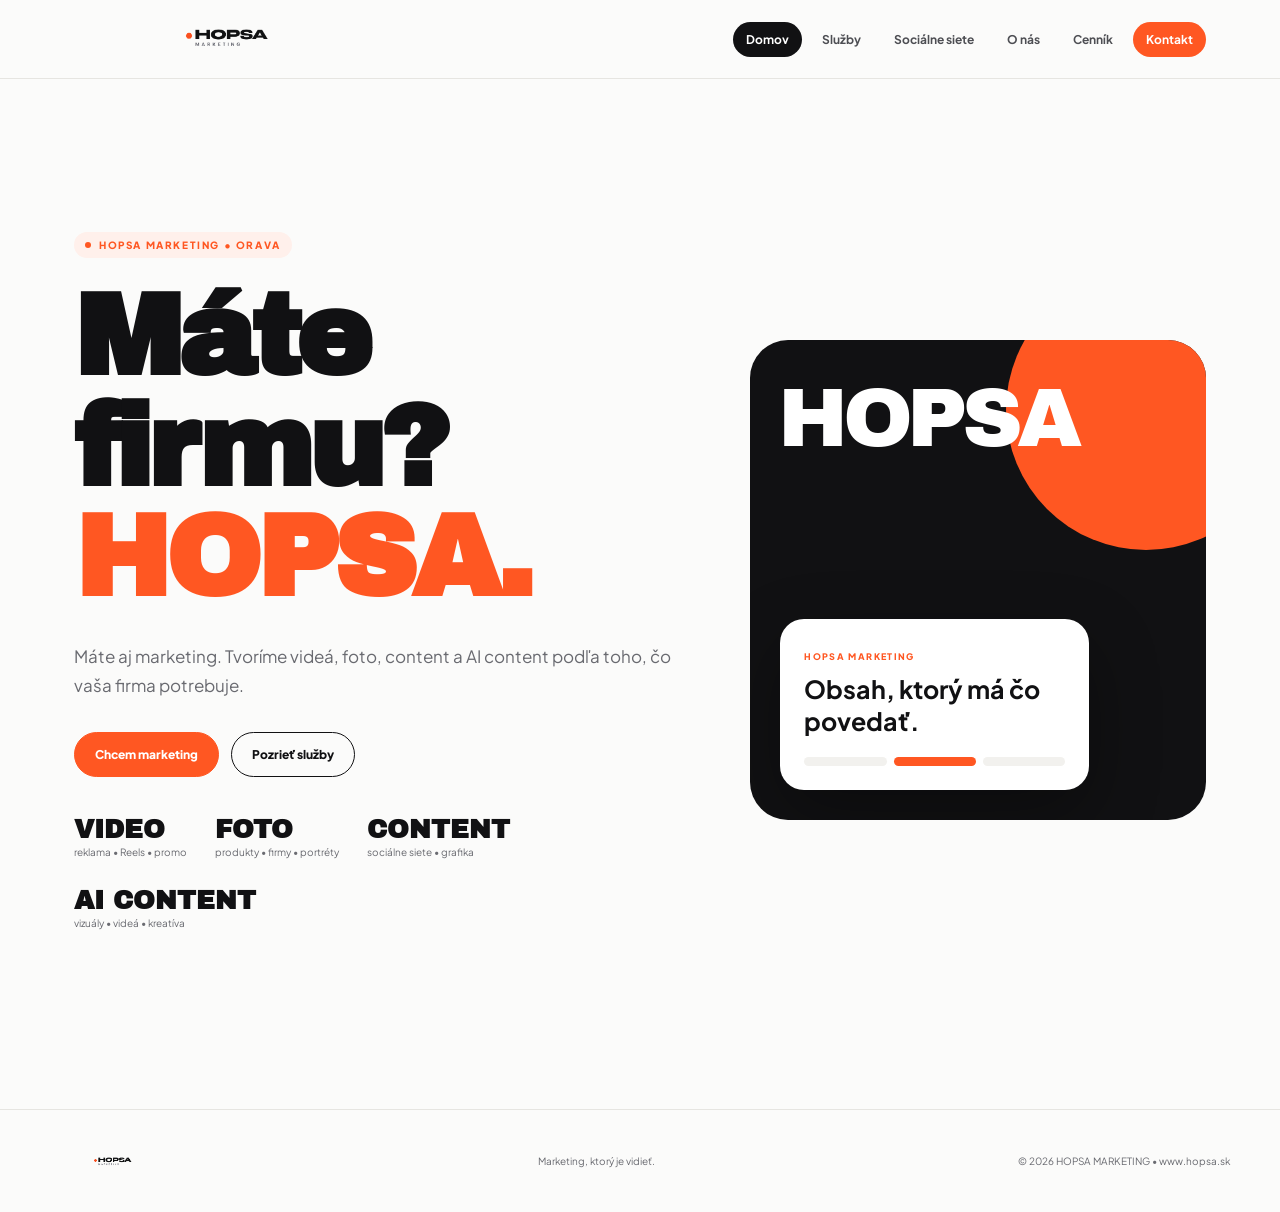
==== index.html @ aba62a14 "Rename hopsa WEB final v2.html to index.html" ====
<!doctype html><html lang="sk"><head><meta charset="utf-8"><meta name="viewport" content="width=device-width,initial-scale=1"><meta name="description" content="HOPSA MARKETING — Video, content a marketing z Oravy."><title>HOPSA MARKETING — Video, content a marketing z Oravy</title>
<style>
@import url('https://fonts.googleapis.com/css2?family=Plus+Jakarta+Sans:wght@400;500;600;700;800&family=Archivo+Black&display=swap');
:root{--bg:#fbfbfa;--ink:#111113;--muted:#696a70;--orange:#ff5722;--line:#e6e5e1;--soft:#f2f1ee}*{box-sizing:border-box}html{scroll-behavior:smooth}body{margin:0;background:var(--bg);color:var(--ink);font-family:'Plus Jakarta Sans',Arial,sans-serif}a{color:inherit;text-decoration:none}header{position:sticky;top:0;z-index:50;background:rgba(251,251,250,.92);backdrop-filter:blur(18px);border-bottom:1px solid var(--line)}.nav{max-width:1180px;margin:auto;height:78px;padding:0 24px;display:flex;align-items:center;justify-content:space-between;gap:30px}.logo{width:260px;height:78px;object-fit:contain;transform:scale(1.18);transform-origin:left center}nav{display:flex;gap:7px;align-items:center}nav a{padding:10px 13px;border-radius:999px;font-size:12px;font-weight:700;color:#4d4e53}nav a:hover,nav a.active{background:var(--ink);color:#fff}.navcta{background:var(--orange)!important;color:#fff!important}.menu{display:none;border:0;background:none;font-size:25px}.mobile-nav{display:none}main{max-width:1180px;margin:auto;padding:0 24px}.page{display:none;min-height:calc(100vh - 78px);padding:72px 0 100px;animation:fade .25s ease}.page.active{display:block}@keyframes fade{from{opacity:0;transform:translateY(8px)}to{opacity:1;transform:none}}.eyebrow{display:inline-flex;align-items:center;gap:8px;padding:7px 11px;border-radius:999px;background:#fff0eb;color:var(--orange);font-size:10px;font-weight:800;letter-spacing:.16em;text-transform:uppercase}.eyebrow:before{content:'';width:6px;height:6px;background:var(--orange);border-radius:50%}h1,h2{font-family:'Archivo Black','Arial Black',sans-serif;letter-spacing:-.045em;line-height:.96;margin:0}h1{font-size:clamp(58px,9vw,116px);margin-top:24px}h1 span,h2 span{color:var(--orange)}h2{font-size:clamp(43px,6vw,78px)}h3{margin:0}p{line-height:1.7;color:var(--muted)}.lead{font-size:17px;max-width:650px;margin:28px 0 0}.actions{display:flex;gap:12px;flex-wrap:wrap;margin-top:32px}.btn{display:inline-flex;align-items:center;justify-content:center;padding:14px 20px;border-radius:999px;font-size:12px;font-weight:800;border:1px solid var(--ink);transition:.2s;cursor:pointer}.btn.orange{background:var(--orange);border-color:var(--orange);color:#fff}.btn:hover{transform:translateY(-2px)}.hero{min-height:calc(100vh - 78px);display:flex;align-items:center;padding:80px 0}.hero-grid{display:grid;grid-template-columns:1.15fr .85fr;gap:60px;align-items:center}.hero-art{height:480px;background:var(--ink);border-radius:38px;position:relative;overflow:hidden;padding:30px;display:flex;align-items:flex-end}.hero-art:before{content:'';position:absolute;width:280px;height:280px;border-radius:50%;background:var(--orange);right:-80px;top:-70px}.hero-art:after{content:'HOPSA';position:absolute;left:28px;top:32px;font-family:'Archivo Black';font-size:84px;color:#fff;letter-spacing:-.07em}.art-card{position:relative;z-index:2;background:#fff;border-radius:24px;padding:24px;width:78%;box-shadow:0 25px 70px #0005}.art-card small{font-size:9px;color:var(--orange);font-weight:800;letter-spacing:.15em}.art-card strong{display:block;font-size:25px;margin-top:9px}.art-lines{display:grid;grid-template-columns:repeat(3,1fr);gap:7px;margin-top:20px}.art-lines i{height:9px;background:var(--soft);border-radius:10px}.art-lines i:nth-child(2){background:var(--orange)}.stats{display:flex;gap:28px;margin-top:38px;flex-wrap:wrap}.stat strong{font-family:'Archivo Black';font-size:26px}.stat span{display:block;color:var(--muted);font-size:10px;margin-top:3px}.section-intro{margin-bottom:20px}.section-intro p{max-width:650px}.grid{display:grid;grid-template-columns:repeat(3,1fr);gap:14px;margin-top:38px}.card{background:#fff;border:1px solid var(--line);border-radius:24px;padding:27px;transition:.2s}.card:hover{transform:translateY(-3px)}.card h3{font-size:18px;margin:18px 0 9px;font-weight:800}.card p{font-size:12px;margin:0}.service-icon{width:42px;height:42px;border-radius:13px;background:var(--ink);color:#fff;display:grid;place-items:center;font-weight:800}.split{display:grid;grid-template-columns:.9fr 1.1fr;gap:70px;align-items:start}.dark{background:var(--ink);color:#fff;border-radius:32px;padding:38px}.dark p{color:#b9babf}.orange-line{width:54px;height:4px;background:var(--orange);border-radius:4px;margin:20px 0}.quote{font-family:'Archivo Black';font-size:35px;line-height:1.05}.social-levels{display:grid;grid-template-columns:repeat(3,1fr);gap:12px;margin-top:30px}.level{background:#fff;border:1px solid var(--line);border-radius:22px;padding:24px}.level:nth-child(2){border-color:var(--orange)}.level b{font-family:'Archivo Black';font-size:19px}.money{font-family:'Archivo Black';font-size:30px;margin-top:12px}.level small{color:var(--muted);font-size:10px}.included{margin-top:25px;display:grid;grid-template-columns:1fr 1fr;border-top:1px solid var(--line)}.included div{padding:12px 0;border-bottom:1px solid var(--line);font-size:11px;font-weight:600}.included div:before{content:'';display:inline-block;width:6px;height:6px;background:var(--orange);border-radius:50%;margin-right:8px}.notice{margin-top:20px;padding:17px 19px;border-radius:16px;background:#fff5f1;font-size:11px;color:#555}.pricing-grid{display:grid;grid-template-columns:1fr 1fr;gap:50px;margin-top:42px}.pricing-col>h3{font-family:'Archivo Black';font-size:26px;margin-bottom:15px}.service-list{border-top:1px solid var(--line);margin-top:20px}.service-row{display:grid;grid-template-columns:1fr auto;gap:20px;padding:18px 0;border-bottom:1px solid var(--line);align-items:center}.service-row h3{font-size:16px;font-weight:800;margin-bottom:5px}.service-row p{font-size:11px;margin:0}.price{font-family:'Archivo Black';font-size:18px;white-space:nowrap}.price small{font:600 9px 'Plus Jakarta Sans';color:var(--muted);margin-right:3px}.fine{font-size:10px;color:var(--muted);margin-top:30px;max-width:850px}.about-grid{display:grid;grid-template-columns:1fr 1fr;gap:20px;margin-top:45px}.values{display:grid;grid-template-columns:1fr 1fr;gap:12px}.value{background:#fff;border:1px solid var(--line);border-radius:22px;padding:24px}.value strong{font-size:15px}.value p{font-size:11px}.contact-grid{display:grid;grid-template-columns:.8fr 1.2fr;gap:50px;margin-top:45px}.contact-box{background:#fff;border:1px solid var(--line);border-radius:28px;padding:32px}.contact-item{padding:17px 0;border-bottom:1px solid var(--line)}.contact-item:last-child{border-bottom:0}.contact-item small{display:block;color:var(--muted);font-size:9px;font-weight:800;letter-spacing:.15em;text-transform:uppercase;margin-bottom:5px}.contact-item a{font-size:16px;font-weight:700}form{display:grid;gap:12px}input,textarea{width:100%;border:1px solid var(--line);background:var(--bg);padding:14px 15px;border-radius:13px;outline:none;font:500 12px 'Plus Jakarta Sans'}textarea{min-height:130px;resize:vertical}footer{border-top:1px solid var(--line);padding:30px 24px}.footer-inner{max-width:1180px;margin:auto;display:flex;justify-content:space-between;gap:20px;align-items:center;font-size:10px;color:var(--muted)}.footer-logo{width:125px;height:42px;object-fit:contain}
@media(max-width:850px){nav{display:none}.menu{display:block}.mobile-nav.open{display:flex;position:absolute;left:0;right:0;top:78px;background:var(--bg);border-bottom:1px solid var(--line);padding:14px 24px;flex-direction:column}.mobile-nav.open a{padding:14px}.hero-grid,.split,.about-grid,.contact-grid,.pricing-grid{grid-template-columns:1fr;gap:30px}.grid,.social-levels{grid-template-columns:1fr}.hero{padding:50px 0}.hero-art{height:330px}.included,.values{grid-template-columns:1fr}.page{padding:50px 0 70px}.footer-inner{flex-direction:column;align-items:flex-start}}
.social-price-block{margin-top:38px;padding-top:28px;border-top:1px solid var(--line)}.social-price-block .pricing-grid{margin-top:18px}.social-price-block .pricing-col>p{font-size:11px;max-width:620px}.social-price-block .social-levels{margin-top:20px}.social-price-block .included{margin-top:0}
</style></head><body>
<header><div class="nav"><a href="#domov" data-page="domov"><img class="logo" src="[data-uri]" alt="HOPSA MARKETING"></a><nav><a href="#domov" data-page="domov">Domov</a><a href="#sluzby" data-page="sluzby">Služby</a><a href="#socialne-siete" data-page="socialne-siete">Sociálne siete</a><a href="#o-nas" data-page="o-nas">O nás</a><a href="#cennik" data-page="cennik">Cenník</a><a href="#kontakt" data-page="kontakt" class="navcta">Kontakt</a></nav><button class="menu" id="menu">☰</button></div><div class="mobile-nav" id="mobileNav"><a href="#domov" data-page="domov">Domov</a><a href="#sluzby" data-page="sluzby">Služby</a><a href="#socialne-siete" data-page="socialne-siete">Sociálne siete</a><a href="#o-nas" data-page="o-nas">O nás</a><a href="#cennik" data-page="cennik">Cenník</a><a href="#kontakt" data-page="kontakt">Kontakt</a></div></header>
<main>
<section class="page" id="domov"><div class="hero"><div class="hero-grid"><div><div class="eyebrow">HOPSA MARKETING • ORAVA</div><h1>Máte firmu?<br><span>HOPSA.</span></h1><p class="lead">Máte aj marketing. Tvoríme videá, foto, content a AI content podľa toho, čo vaša firma potrebuje.</p><div class="actions"><a class="btn orange" href="#kontakt" data-page="kontakt">Chcem marketing</a><a class="btn" href="#sluzby" data-page="sluzby">Pozrieť služby</a></div><div class="stats"><div class="stat"><strong>VIDEO</strong><span>reklama • Reels • promo</span></div><div class="stat"><strong>FOTO</strong><span>produkty • firmy • portréty</span></div><div class="stat"><strong>CONTENT</strong><span>sociálne siete • grafika</span></div><div class="stat"><strong>AI CONTENT</strong><span>vizuály • videá • kreatíva</span></div></div></div><div class="hero-art"><div class="art-card"><small>HOPSA MARKETING</small><strong>Obsah, ktorý má čo povedať.</strong><div class="art-lines"><i></i><i></i><i></i></div></div></div></div></div></section>
<section class="page" id="sluzby"><div class="section-intro"><div class="eyebrow">01 / SLUŽBY</div><h2 style="margin-top:20px">Čo pre vás<br><span>vieme vytvoriť.</span></h2><p>Od jedného Reelu až po pravidelnú tvorbu obsahu. Službu a rozsah nastavíme podľa toho, čo vaša firma skutočne potrebuje.</p></div><div class="grid"><div class="card"><div class="service-icon">01</div><h3>Videá</h3><p>Reklamné videá, Instagram Reels, produktové videá, promo videá, reklamné spoty a profesionálne natáčanie.</p></div><div class="card"><div class="service-icon">02</div><h3>Zostrihanie videa</h3><p>Zostrihanie vašich záberov, Reels s grafikou, titulky, hudba, prechody a úpravy podľa zadania.</p></div><div class="card"><div class="service-icon">03</div><h3>Správa sociálnych sietí</h3><p>Tvorba obsahu, Reels, príspevkov, Stories, fotografií, publikovanie a správa Instagramu a Facebooku.</p></div><div class="card"><div class="service-icon">04</div><h3>Fotografia</h3><p>Produktová fotografia, fotografie prevádzky, firemné fotografie, portréty a väčšie fotenia.</p></div><div class="card"><div class="service-icon">05</div><h3>Grafika</h3><p>Instagram príspevky, Stories, bannery, letáky a reklamná grafika.</p></div><div class="card"><div class="service-icon">06</div><h3>AI Content</h3><p>AI vizuály, krátke AI videá a AI reklamný obsah. AI používame ako nástroj, nie ako náhradu za dobrý nápad.</p></div></div><div class="actions"><a class="btn orange" href="#cennik" data-page="cennik">Pozrieť cenník</a></div></section>
<section class="page" id="socialne-siete"><div class="section-intro"><div class="eyebrow">02 / SOCIÁLNE SIETE</div><h2 style="margin-top:20px">Obsah podľa<br><span>dohody.</span></h2><p>START, GROW a FULL nie sú pevné balíčky s presným počtom výstupov. Rozsah spolupráce prispôsobujeme firme, jej cieľom, potrebám a rozpočtu.</p></div><div class="social-levels"><div class="level"><b>START</b><div class="money">200 €</div><small>/ mes.</small></div><div class="level"><b>GROW</b><div class="money">350 €</div><small>/ mes.</small></div><div class="level"><b>FULL</b><div class="money">500 €</div><small>/ mes.</small></div></div><div class="included"><div>Tvorba obsahu podľa dohody</div><div>Reels, príspevky a Stories</div><div>Fotografie podľa potreby</div><div>Publikovanie obsahu</div><div>Správa Instagramu a Facebooku</div><div>Obsahový plán</div><div>Pravidelná tvorba a úprava obsahu</div><div>Komplexná správa sociálnych sietí</div></div><div class="notice"><strong>Počet a typ výstupov sa stanovuje individuálne.</strong> Môže ísť o Reels, príspevky, Stories, fotografie alebo ich kombináciu podľa dohody.</div><div class="notice"><strong>Platená reklama nie je súčasťou služieb.</strong> HOPSA tvorí obsah použiteľný v reklamách, ale Meta Ads a Google Ads kampane nenastavujeme ani nespravujeme.</div></section>
<section class="page" id="o-nas"><div class="split"><div><div class="eyebrow">03 / O NÁS</div><h2 style="margin-top:20px">Malý tím.<br><span>Veľká chuť tvoriť.</span></h2><p>HOPSA MARKETING je nová značka z Oravy. Zameriavame sa na praktický marketingový obsah pre firmy a značky, ktoré chcú svoju prácu ukázať moderne a zrozumiteľne.</p><p>Nechceme robiť marketing, ktorý vyzerá ako marketing. Chceme tvoriť obsah, ktorý prirodzene zapadne do sociálnych sietí a zároveň reprezentuje firmu.</p></div><div class="dark"><div style="color:#ff5722;font-size:10px;font-weight:800;letter-spacing:.15em">HOPSA / 2026</div><div class="orange-line"></div><div class="quote">Marketing, ktorý je vidieť.</div><p>Video. Obsah. Strih. Foto. Grafika. Sociálne siete.</p></div></div><div class="about-grid"><div class="values"><div class="value"><strong>Ľudský prístup</strong><p>Komunikujeme normálne, bez zbytočne komplikovaných procesov.</p></div><div class="value"><strong>Obsah na mieru</strong><p>Rozsah práce prispôsobujeme tomu, čo firma reálne potrebuje.</p></div><div class="value"><strong>Moderný obsah</strong><p>Krátke formáty, dynamický strih a vizuály pre dnešné platformy.</p></div><div class="value"><strong>AI ako nástroj</strong><p>AI využívame tam, kde dokáže rozšíriť kreatívne možnosti.</p></div></div><div class="card"><div class="eyebrow">NOVÁ ZNAČKA</div><h3 style="font-family:'Archivo Black';font-size:32px;margin-top:25px">Referencie zatiaľ<br>nebudeme vymýšľať.</h3><p>HOPSA je na začiatku. Preto na stránke nepoužívame falošné recenzie, vymyslené firmy ani umelé štatistiky. Referencie pribudnú postupne s reálnymi projektmi.</p></div></div></section>
<section class="page" id="cennik"><div class="section-intro"><div class="eyebrow">04 / CENNÍK</div><h2 style="margin-top:20px">Služby a <span>ceny.</span></h2><p>Uvedené ceny sú orientačné a predstavujú základnú cenu služby. Konečná cena závisí od rozsahu, náročnosti, počtu výstupov, lokality a požiadaviek.</p></div><div class="pricing-grid"><div class="pricing-col"><h3>Videá</h3><div class="service-list"><div class="service-row"><div><h3>Reklamné video</h3><p>Krátke video pre propagáciu firmy, služby alebo produktu.</p></div><div class="price"><small>od</small>40 €</div></div><div class="service-row"><div><h3>Instagram Reel</h3><p>Dynamické krátke video pre Instagram a sociálne siete.</p></div><div class="price"><small>od</small>30 €</div></div><div class="service-row"><div><h3>Produktové video</h3><p>Prezentácia produktu pomocou atraktívnych záberov a strihu.</p></div><div class="price"><small>od</small>55 €</div></div><div class="service-row"><div><h3>Promo video</h3><p>Prezentácia firmy, prevádzky, služby alebo projektu.</p></div><div class="price"><small>od</small>70 €</div></div><div class="service-row"><div><h3>Reklamný spot</h3><p>Kreatívne reklamné video na propagáciu značky alebo produktu.</p></div><div class="price"><small>od</small>100 €</div></div><div class="service-row"><div><h3>Natáčanie</h3><p>Samostatné profesionálne natáčanie podľa dohody.</p></div><div class="price"><small>od</small>70 €</div></div><div class="service-row"><div><h3>Celodenné natáčanie</h3><p>Kompletné natáčanie počas celého dňa.</p></div><div class="price"><small>od</small>250 €</div></div></div></div><div class="pricing-col"><h3>Zostrihanie videa</h3><div class="service-list"><div class="service-row"><div><h3>Zostrihanie videa</h3><p>Profesionálne zostrihanie vašich vlastných videozáberov.</p></div><div class="price"><small>od</small>15 €</div></div><div class="service-row"><div><h3>Reel s grafikou</h3><p>Dynamický Reel doplnený o grafiku, titulky a efekty.</p></div><div class="price"><small>od</small>35 €</div></div><div class="service-row"><div><h3>Dlhšie video</h3><p>Komplexný strih dlhšieho videa s hudbou, prechodmi a úpravami.</p></div><div class="price"><small>od</small>50 €</div></div></div><h3 style="margin-top:45px">Fotografia</h3><div class="service-list"><div class="service-row"><div><h3>Produktová fotografia</h3><p>Fotografie produktov pre web, e-shop a sociálne siete.</p></div><div class="price"><small>od</small>4 €/ks</div></div><div class="service-row"><div><h3>Fotografie pre ľudí</h3><p>Portréty a osobné fotografie.</p></div><div class="price"><small>od</small>50 €</div></div><div class="service-row"><div><h3>Fotografie prevádzky</h3><p>Priestory, prevádzky a interiéry.</p></div><div class="price"><small>od</small>60 €</div></div><div class="service-row"><div><h3>Firemné fotografie</h3><p>Firma, tím alebo pracovné prostredie.</p></div><div class="price"><small>od</small>80 €</div></div></div></div></div><div class="pricing-grid"><div class="pricing-col"><h3>Grafika</h3><div class="service-list"><div class="service-row"><div><h3>Instagram príspevok</h3><p>Moderná grafika pre sociálne siete.</p></div><div class="price"><small>od</small>15 €</div></div><div class="service-row"><div><h3>Instagram Story</h3><p>Grafika pre Instagram Stories.</p></div><div class="price"><small>od</small>8 €</div></div><div class="service-row"><div><h3>Banner</h3><p>Grafický banner pre web alebo sociálne siete.</p></div><div class="price"><small>od</small>20 €</div></div><div class="service-row"><div><h3>Leták</h3><p>Návrh moderného letáku.</p></div><div class="price"><small>od</small>25 €</div></div><div class="service-row"><div><h3>Reklamná grafika</h3><p>Grafika na propagáciu firmy, služby alebo produktu.</p></div><div class="price"><small>od</small>25 €</div></div></div></div><div class="pricing-col"><h3>AI Content</h3><div class="service-list"><div class="service-row"><div><h3>AI vizuál</h3><p>Kreatívny vizuál vytvorený pomocou AI.</p></div><div class="price"><small>od</small>15 €</div></div><div class="service-row"><div><h3>AI krátke video</h3><p>Krátke kreatívne video vytvorené pomocou AI.</p></div><div class="price"><small>od</small>25 €</div></div><div class="service-row"><div><h3>AI reklamné video</h3><p>AI video na propagáciu produktu, služby alebo značky.</p></div><div class="price"><small>od</small>40 €</div></div></div></div></div><div class="social-price-block"><div class="pricing-grid"><div class="pricing-col"><h3>Správa sociálnych sietí</h3><p>START, GROW a FULL nie sú pevné balíčky s presným počtom výstupov. Rozsah spolupráce sa nastavuje podľa dohody, potrieb firmy a množstva obsahu.</p><div class="social-levels"><div class="level"><b>START</b><div class="money">200 €</div><small>/ mes.</small></div><div class="level"><b>GROW</b><div class="money">350 €</div><small>/ mes.</small></div><div class="level"><b>FULL</b><div class="money">500 €</div><small>/ mes.</small></div></div></div><div class="pricing-col"><h3>V rámci spolupráce</h3><div class="included"><div>Tvorba obsahu podľa dohody</div><div>Reels, príspevky a Stories</div><div>Fotografie podľa potreby</div><div>Publikovanie obsahu</div><div>Správa Instagramu a Facebooku</div><div>Obsahový plán</div><div>Pravidelná tvorba a úprava obsahu</div><div>Komplexná správa sociálnych sietí</div></div></div></div></div><p class="fine">Všetky uvedené ceny sú orientačné a predstavujú základnú cenu služby. Konečná cena sa môže líšiť podľa rozsahu projektu, požiadaviek klienta, náročnosti spracovania, počtu výstupov, lokality a ďalších požiadaviek. Každú zákazku naceníme individuálne po dohode s klientom.<br><br><strong>PLATENÁ REKLAMA NIE JE SÚČASŤOU SLUŽIEB.</strong> Rozpočet na Meta Ads a Google Ads si klient hradí samostatne.</p></section>
<section class="page" id="kontakt"><div class="section-intro"><div class="eyebrow">05 / KONTAKT</div><h2 style="margin-top:20px">Poďme niečo<br><span>vymyslieť.</span></h2><p>Napíšte nám, čo potrebujete. Môže ísť o jedno video, pravidelný obsah alebo kompletnú starostlivosť o sociálne siete.</p></div><div class="contact-grid"><div class="contact-box"><div class="contact-item"><small>E-mail</small><a href="mailto:hopsa.production@gmail.com">hopsa.production@gmail.com</a></div><div class="contact-item"><small>Telefón</small><a href="tel:+421949098880">+421 949 098 880</a></div><div class="contact-item"><small>Instagram</small><a href="https://instagram.com/hopsa.production" target="_blank">@hopsa.production</a></div><div class="contact-item"><small>Web</small><a href="https://www.hopsa.sk">www.hopsa.sk</a></div><div class="contact-item"><small>Orava</small><span>Orava a okolie</span></div></div><div class="contact-box"><form action="https://formspree.io/f/xppwrvpy" method="POST"><input name="Meno" placeholder="Meno / firma" required><input name="Email" type="email" placeholder="E-mail" required><input name="Predmet" placeholder="S čím vám môžeme pomôcť?"><textarea name="Správa" placeholder="Napíšte nám pár slov o projekte..." required></textarea><button class="btn orange" type="submit">Odoslať dopyt</button></form></div></div></section>
</main><footer><div class="footer-inner"><img class="footer-logo" src="[data-uri]" alt="HOPSA MARKETING"><span>Marketing, ktorý je vidieť.</span><span>© 2026 HOPSA MARKETING • www.hopsa.sk</span></div></footer>
<script>const pages=[...document.querySelectorAll('.page')],links=[...document.querySelectorAll('[data-page]')],mobile=document.getElementById('mobileNav');function show(id,update=true){if(!pages.some(p=>p.id===id))id='domov';pages.forEach(p=>p.classList.toggle('active',p.id===id));links.forEach(a=>a.classList.toggle('active',a.dataset.page===id));if(update)history.replaceState(null,'','#'+id);window.scrollTo({top:0,behavior:'smooth'});mobile.classList.remove('open')}links.forEach(a=>a.addEventListener('click',e=>{e.preventDefault();show(a.dataset.page)}));document.getElementById('menu').addEventListener('click',()=>mobile.classList.toggle('open'));show(location.hash.slice(1)||'domov',false);window.addEventListener('hashchange',()=>show(location.hash.slice(1)||'domov',false));</script></body></html>
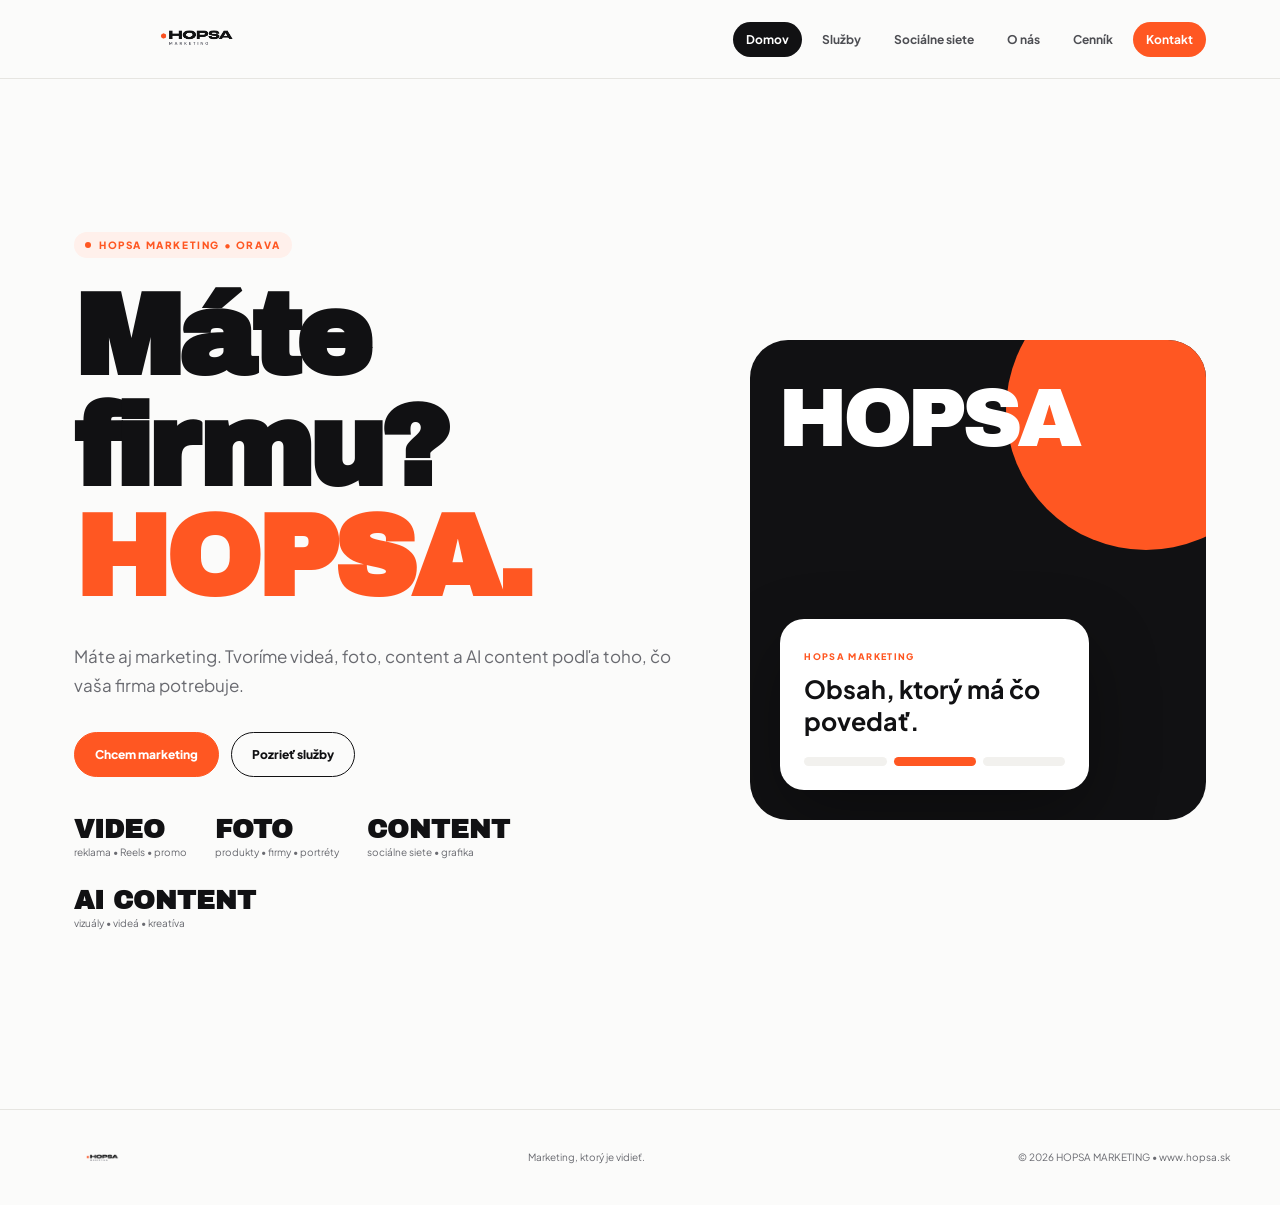
==== commit 2e6ffce3: "Update index.html optimalizacia pre google searxh" ====
--- a/index.html
+++ b/index.html
@@ -1,7 +1,21 @@
-<!doctype html><html lang="sk"><head><meta charset="utf-8"><meta name="viewport" content="width=device-width,initial-scale=1"><meta name="description" content="HOPSA MARKETING — Video, content a marketing z Oravy."><title>HOPSA MARKETING — Video, content a marketing z Oravy</title>
+<!doctype html><html lang="sk"><head><meta charset="utf-8"><meta name="viewport" content="width=device-width,initial-scale=1"><meta name="description" content="HOPSA MARKETING z Oravy tvorí reklamné videá, Reels, strih, fotografie, grafiku, AI obsah a spravuje sociálne siete pre firmy.">
+<meta name="robots" content="index, follow">
+<link rel="canonical" href="https://www.hopsa.sk/">
+<meta property="og:title" content="HOPSA MARKETING | Videá, Reels a sociálne siete na Orave">
+<meta property="og:description" content="Reklamné videá, Reels, strih, foto, grafika, AI obsah a správa sociálnych sietí pre firmy.">
+<meta property="og:type" content="website">
+<meta property="og:url" content="https://www.hopsa.sk/">
+<meta property="og:site_name" content="HOPSA MARKETING">
+<meta name="twitter:card" content="summary">
+<meta name="twitter:title" content="HOPSA MARKETING | Videá, Reels a sociálne siete na Orave">
+<meta name="twitter:description" content="Reklamné videá, Reels, strih, foto, grafika, AI obsah a správa sociálnych sietí pre firmy.">
+<title>HOPSA MARKETING | Videá, Reels a sociálne siete na Orave</title>
+<script type="application/ld+json">
+{"@context":"https://schema.org","@type":"Organization","name":"HOPSA MARKETING","url":"https://www.hopsa.sk/","logo":"https://www.hopsa.sk/","email":"hopsa.production@gmail.com","telephone":"+421949098880","sameAs":["https://www.instagram.com/hopsa.production/"],"areaServed":"Orava, Slovakia","description":"Tvorba reklamných videí, Reels, strih, fotografie, grafika, AI obsah a správa sociálnych sietí pre firmy."}
+</script>
 <style>
 @import url('https://fonts.googleapis.com/css2?family=Plus+Jakarta+Sans:wght@400;500;600;700;800&family=Archivo+Black&display=swap');
-:root{--bg:#fbfbfa;--ink:#111113;--muted:#696a70;--orange:#ff5722;--line:#e6e5e1;--soft:#f2f1ee}*{box-sizing:border-box}html{scroll-behavior:smooth}body{margin:0;background:var(--bg);color:var(--ink);font-family:'Plus Jakarta Sans',Arial,sans-serif}a{color:inherit;text-decoration:none}header{position:sticky;top:0;z-index:50;background:rgba(251,251,250,.92);backdrop-filter:blur(18px);border-bottom:1px solid var(--line)}.nav{max-width:1180px;margin:auto;height:78px;padding:0 24px;display:flex;align-items:center;justify-content:space-between;gap:30px}.logo{width:260px;height:78px;object-fit:contain;transform:scale(1.18);transform-origin:left center}nav{display:flex;gap:7px;align-items:center}nav a{padding:10px 13px;border-radius:999px;font-size:12px;font-weight:700;color:#4d4e53}nav a:hover,nav a.active{background:var(--ink);color:#fff}.navcta{background:var(--orange)!important;color:#fff!important}.menu{display:none;border:0;background:none;font-size:25px}.mobile-nav{display:none}main{max-width:1180px;margin:auto;padding:0 24px}.page{display:none;min-height:calc(100vh - 78px);padding:72px 0 100px;animation:fade .25s ease}.page.active{display:block}@keyframes fade{from{opacity:0;transform:translateY(8px)}to{opacity:1;transform:none}}.eyebrow{display:inline-flex;align-items:center;gap:8px;padding:7px 11px;border-radius:999px;background:#fff0eb;color:var(--orange);font-size:10px;font-weight:800;letter-spacing:.16em;text-transform:uppercase}.eyebrow:before{content:'';width:6px;height:6px;background:var(--orange);border-radius:50%}h1,h2{font-family:'Archivo Black','Arial Black',sans-serif;letter-spacing:-.045em;line-height:.96;margin:0}h1{font-size:clamp(58px,9vw,116px);margin-top:24px}h1 span,h2 span{color:var(--orange)}h2{font-size:clamp(43px,6vw,78px)}h3{margin:0}p{line-height:1.7;color:var(--muted)}.lead{font-size:17px;max-width:650px;margin:28px 0 0}.actions{display:flex;gap:12px;flex-wrap:wrap;margin-top:32px}.btn{display:inline-flex;align-items:center;justify-content:center;padding:14px 20px;border-radius:999px;font-size:12px;font-weight:800;border:1px solid var(--ink);transition:.2s;cursor:pointer}.btn.orange{background:var(--orange);border-color:var(--orange);color:#fff}.btn:hover{transform:translateY(-2px)}.hero{min-height:calc(100vh - 78px);display:flex;align-items:center;padding:80px 0}.hero-grid{display:grid;grid-template-columns:1.15fr .85fr;gap:60px;align-items:center}.hero-art{height:480px;background:var(--ink);border-radius:38px;position:relative;overflow:hidden;padding:30px;display:flex;align-items:flex-end}.hero-art:before{content:'';position:absolute;width:280px;height:280px;border-radius:50%;background:var(--orange);right:-80px;top:-70px}.hero-art:after{content:'HOPSA';position:absolute;left:28px;top:32px;font-family:'Archivo Black';font-size:84px;color:#fff;letter-spacing:-.07em}.art-card{position:relative;z-index:2;background:#fff;border-radius:24px;padding:24px;width:78%;box-shadow:0 25px 70px #0005}.art-card small{font-size:9px;color:var(--orange);font-weight:800;letter-spacing:.15em}.art-card strong{display:block;font-size:25px;margin-top:9px}.art-lines{display:grid;grid-template-columns:repeat(3,1fr);gap:7px;margin-top:20px}.art-lines i{height:9px;background:var(--soft);border-radius:10px}.art-lines i:nth-child(2){background:var(--orange)}.stats{display:flex;gap:28px;margin-top:38px;flex-wrap:wrap}.stat strong{font-family:'Archivo Black';font-size:26px}.stat span{display:block;color:var(--muted);font-size:10px;margin-top:3px}.section-intro{margin-bottom:20px}.section-intro p{max-width:650px}.grid{display:grid;grid-template-columns:repeat(3,1fr);gap:14px;margin-top:38px}.card{background:#fff;border:1px solid var(--line);border-radius:24px;padding:27px;transition:.2s}.card:hover{transform:translateY(-3px)}.card h3{font-size:18px;margin:18px 0 9px;font-weight:800}.card p{font-size:12px;margin:0}.service-icon{width:42px;height:42px;border-radius:13px;background:var(--ink);color:#fff;display:grid;place-items:center;font-weight:800}.split{display:grid;grid-template-columns:.9fr 1.1fr;gap:70px;align-items:start}.dark{background:var(--ink);color:#fff;border-radius:32px;padding:38px}.dark p{color:#b9babf}.orange-line{width:54px;height:4px;background:var(--orange);border-radius:4px;margin:20px 0}.quote{font-family:'Archivo Black';font-size:35px;line-height:1.05}.social-levels{display:grid;grid-template-columns:repeat(3,1fr);gap:12px;margin-top:30px}.level{background:#fff;border:1px solid var(--line);border-radius:22px;padding:24px}.level:nth-child(2){border-color:var(--orange)}.level b{font-family:'Archivo Black';font-size:19px}.money{font-family:'Archivo Black';font-size:30px;margin-top:12px}.level small{color:var(--muted);font-size:10px}.included{margin-top:25px;display:grid;grid-template-columns:1fr 1fr;border-top:1px solid var(--line)}.included div{padding:12px 0;border-bottom:1px solid var(--line);font-size:11px;font-weight:600}.included div:before{content:'';display:inline-block;width:6px;height:6px;background:var(--orange);border-radius:50%;margin-right:8px}.notice{margin-top:20px;padding:17px 19px;border-radius:16px;background:#fff5f1;font-size:11px;color:#555}.pricing-grid{display:grid;grid-template-columns:1fr 1fr;gap:50px;margin-top:42px}.pricing-col>h3{font-family:'Archivo Black';font-size:26px;margin-bottom:15px}.service-list{border-top:1px solid var(--line);margin-top:20px}.service-row{display:grid;grid-template-columns:1fr auto;gap:20px;padding:18px 0;border-bottom:1px solid var(--line);align-items:center}.service-row h3{font-size:16px;font-weight:800;margin-bottom:5px}.service-row p{font-size:11px;margin:0}.price{font-family:'Archivo Black';font-size:18px;white-space:nowrap}.price small{font:600 9px 'Plus Jakarta Sans';color:var(--muted);margin-right:3px}.fine{font-size:10px;color:var(--muted);margin-top:30px;max-width:850px}.about-grid{display:grid;grid-template-columns:1fr 1fr;gap:20px;margin-top:45px}.values{display:grid;grid-template-columns:1fr 1fr;gap:12px}.value{background:#fff;border:1px solid var(--line);border-radius:22px;padding:24px}.value strong{font-size:15px}.value p{font-size:11px}.contact-grid{display:grid;grid-template-columns:.8fr 1.2fr;gap:50px;margin-top:45px}.contact-box{background:#fff;border:1px solid var(--line);border-radius:28px;padding:32px}.contact-item{padding:17px 0;border-bottom:1px solid var(--line)}.contact-item:last-child{border-bottom:0}.contact-item small{display:block;color:var(--muted);font-size:9px;font-weight:800;letter-spacing:.15em;text-transform:uppercase;margin-bottom:5px}.contact-item a{font-size:16px;font-weight:700}form{display:grid;gap:12px}input,textarea{width:100%;border:1px solid var(--line);background:var(--bg);padding:14px 15px;border-radius:13px;outline:none;font:500 12px 'Plus Jakarta Sans'}textarea{min-height:130px;resize:vertical}footer{border-top:1px solid var(--line);padding:30px 24px}.footer-inner{max-width:1180px;margin:auto;display:flex;justify-content:space-between;gap:20px;align-items:center;font-size:10px;color:var(--muted)}.footer-logo{width:125px;height:42px;object-fit:contain}
+:root{--bg:#fbfbfa;--ink:#111113;--muted:#696a70;--orange:#ff5722;--line:#e6e5e1;--soft:#f2f1ee}*{box-sizing:border-box}html{scroll-behavior:smooth}body{margin:0;background:var(--bg);color:var(--ink);font-family:'Plus Jakarta Sans',Arial,sans-serif}a{color:inherit;text-decoration:none}header{position:sticky;top:0;z-index:50;background:rgba(251,251,250,.92);backdrop-filter:blur(18px);border-bottom:1px solid var(--line)}.nav{max-width:1180px;margin:auto;height:78px;padding:0 24px;display:flex;align-items:center;justify-content:space-between;gap:30px}.logo{width:220px;height:72px;object-fit:contain;transform:scale(1.12);transform-origin:left center}nav{display:flex;gap:7px;align-items:center}nav a{padding:10px 13px;border-radius:999px;font-size:12px;font-weight:700;color:#4d4e53}nav a:hover,nav a.active{background:var(--ink);color:#fff}.navcta{background:var(--orange)!important;color:#fff!important}.menu{display:none;border:0;background:none;font-size:25px}.mobile-nav{display:none}main{max-width:1180px;margin:auto;padding:0 24px}.page{display:none;min-height:calc(100vh - 78px);padding:72px 0 100px;animation:fade .25s ease}.page.active{display:block}@keyframes fade{from{opacity:0;transform:translateY(8px)}to{opacity:1;transform:none}}.eyebrow{display:inline-flex;align-items:center;gap:8px;padding:7px 11px;border-radius:999px;background:#fff0eb;color:var(--orange);font-size:10px;font-weight:800;letter-spacing:.16em;text-transform:uppercase}.eyebrow:before{content:'';width:6px;height:6px;background:var(--orange);border-radius:50%}h1,h2{font-family:'Archivo Black','Arial Black',sans-serif;letter-spacing:-.045em;line-height:.96;margin:0}h1{font-size:clamp(58px,9vw,116px);margin-top:24px}h1 span,h2 span{color:var(--orange)}h2{font-size:clamp(43px,6vw,78px)}h3{margin:0}p{line-height:1.7;color:var(--muted)}.lead{font-size:17px;max-width:650px;margin:28px 0 0}.actions{display:flex;gap:12px;flex-wrap:wrap;margin-top:32px}.btn{display:inline-flex;align-items:center;justify-content:center;padding:14px 20px;border-radius:999px;font-size:12px;font-weight:800;border:1px solid var(--ink);transition:.2s;cursor:pointer}.btn.orange{background:var(--orange);border-color:var(--orange);color:#fff}.btn:hover{transform:translateY(-2px)}.hero{min-height:calc(100vh - 78px);display:flex;align-items:center;padding:80px 0}.hero-grid{display:grid;grid-template-columns:1.15fr .85fr;gap:60px;align-items:center}.hero-art{height:480px;background:var(--ink);border-radius:38px;position:relative;overflow:hidden;padding:30px;display:flex;align-items:flex-end}.hero-art:before{content:'';position:absolute;width:280px;height:280px;border-radius:50%;background:var(--orange);right:-80px;top:-70px}.hero-art:after{content:'HOPSA';position:absolute;left:28px;top:32px;font-family:'Archivo Black';font-size:84px;color:#fff;letter-spacing:-.07em}.art-card{position:relative;z-index:2;background:#fff;border-radius:24px;padding:24px;width:78%;box-shadow:0 25px 70px #0005}.art-card small{font-size:9px;color:var(--orange);font-weight:800;letter-spacing:.15em}.art-card strong{display:block;font-size:25px;margin-top:9px}.art-lines{display:grid;grid-template-columns:repeat(3,1fr);gap:7px;margin-top:20px}.art-lines i{height:9px;background:var(--soft);border-radius:10px}.art-lines i:nth-child(2){background:var(--orange)}.stats{display:flex;gap:28px;margin-top:38px;flex-wrap:wrap}.stat strong{font-family:'Archivo Black';font-size:26px}.stat span{display:block;color:var(--muted);font-size:10px;margin-top:3px}.section-intro{margin-bottom:20px}.section-intro p{max-width:650px}.grid{display:grid;grid-template-columns:repeat(3,1fr);gap:14px;margin-top:38px}.card{background:#fff;border:1px solid var(--line);border-radius:24px;padding:27px;transition:.2s}.card:hover{transform:translateY(-3px)}.card h3{font-size:18px;margin:18px 0 9px;font-weight:800}.card p{font-size:12px;margin:0}.service-icon{width:42px;height:42px;border-radius:13px;background:var(--ink);color:#fff;display:grid;place-items:center;font-weight:800}.split{display:grid;grid-template-columns:.9fr 1.1fr;gap:70px;align-items:start}.dark{background:var(--ink);color:#fff;border-radius:32px;padding:38px}.dark p{color:#b9babf}.orange-line{width:54px;height:4px;background:var(--orange);border-radius:4px;margin:20px 0}.quote{font-family:'Archivo Black';font-size:35px;line-height:1.05}.social-levels{display:grid;grid-template-columns:repeat(3,1fr);gap:12px;margin-top:30px}.level{background:#fff;border:1px solid var(--line);border-radius:22px;padding:24px}.level:nth-child(2){border-color:var(--orange)}.level b{font-family:'Archivo Black';font-size:19px}.money{font-family:'Archivo Black';font-size:30px;margin-top:12px}.level small{color:var(--muted);font-size:10px}.included{margin-top:25px;display:grid;grid-template-columns:1fr 1fr;border-top:1px solid var(--line)}.included div{padding:12px 0;border-bottom:1px solid var(--line);font-size:11px;font-weight:600}.included div:before{content:'';display:inline-block;width:6px;height:6px;background:var(--orange);border-radius:50%;margin-right:8px}.notice{margin-top:20px;padding:17px 19px;border-radius:16px;background:#fff5f1;font-size:11px;color:#555}.pricing-grid{display:grid;grid-template-columns:1fr 1fr;gap:50px;margin-top:42px}.pricing-col>h3{font-family:'Archivo Black';font-size:26px;margin-bottom:15px}.service-list{border-top:1px solid var(--line);margin-top:20px}.service-row{display:grid;grid-template-columns:1fr auto;gap:20px;padding:18px 0;border-bottom:1px solid var(--line);align-items:center}.service-row h3{font-size:16px;font-weight:800;margin-bottom:5px}.service-row p{font-size:11px;margin:0}.price{font-family:'Archivo Black';font-size:18px;white-space:nowrap}.price small{font:600 9px 'Plus Jakarta Sans';color:var(--muted);margin-right:3px}.fine{font-size:10px;color:var(--muted);margin-top:30px;max-width:850px}.about-grid{display:grid;grid-template-columns:1fr 1fr;gap:20px;margin-top:45px}.values{display:grid;grid-template-columns:1fr 1fr;gap:12px}.value{background:#fff;border:1px solid var(--line);border-radius:22px;padding:24px}.value strong{font-size:15px}.value p{font-size:11px}.contact-grid{display:grid;grid-template-columns:.8fr 1.2fr;gap:50px;margin-top:45px}.contact-box{background:#fff;border:1px solid var(--line);border-radius:28px;padding:32px}.contact-item{padding:17px 0;border-bottom:1px solid var(--line)}.contact-item:last-child{border-bottom:0}.contact-item small{display:block;color:var(--muted);font-size:9px;font-weight:800;letter-spacing:.15em;text-transform:uppercase;margin-bottom:5px}.contact-item a{font-size:16px;font-weight:700}form{display:grid;gap:12px}input,textarea{width:100%;border:1px solid var(--line);background:var(--bg);padding:14px 15px;border-radius:13px;outline:none;font:500 12px 'Plus Jakarta Sans'}textarea{min-height:130px;resize:vertical}footer{border-top:1px solid var(--line);padding:30px 24px}.footer-inner{max-width:1180px;margin:auto;display:flex;justify-content:space-between;gap:20px;align-items:center;font-size:10px;color:var(--muted)}.footer-logo{width:105px;height:35px;object-fit:contain}
 @media(max-width:850px){nav{display:none}.menu{display:block}.mobile-nav.open{display:flex;position:absolute;left:0;right:0;top:78px;background:var(--bg);border-bottom:1px solid var(--line);padding:14px 24px;flex-direction:column}.mobile-nav.open a{padding:14px}.hero-grid,.split,.about-grid,.contact-grid,.pricing-grid{grid-template-columns:1fr;gap:30px}.grid,.social-levels{grid-template-columns:1fr}.hero{padding:50px 0}.hero-art{height:330px}.included,.values{grid-template-columns:1fr}.page{padding:50px 0 70px}.footer-inner{flex-direction:column;align-items:flex-start}}
 .social-price-block{margin-top:38px;padding-top:28px;border-top:1px solid var(--line)}.social-price-block .pricing-grid{margin-top:18px}.social-price-block .pricing-col>p{font-size:11px;max-width:620px}.social-price-block .social-levels{margin-top:20px}.social-price-block .included{margin-top:0}
 </style></head><body>
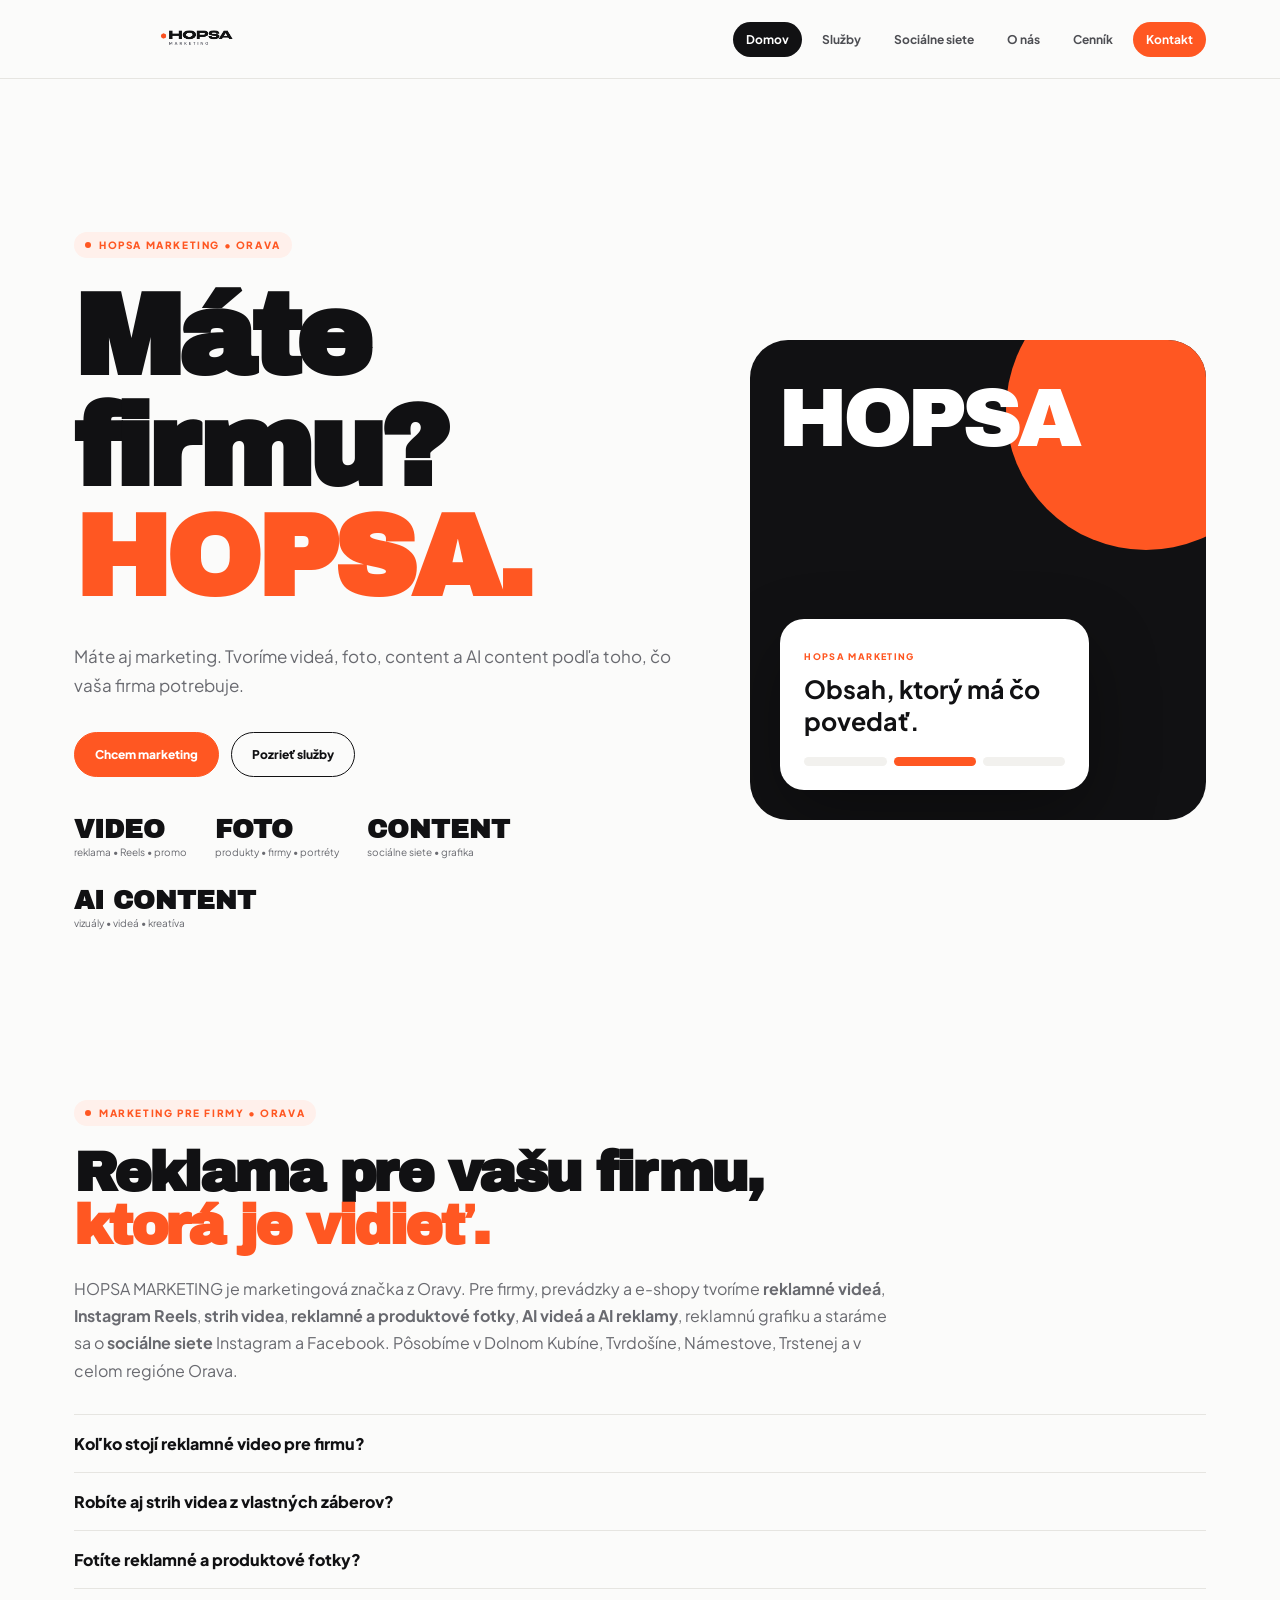
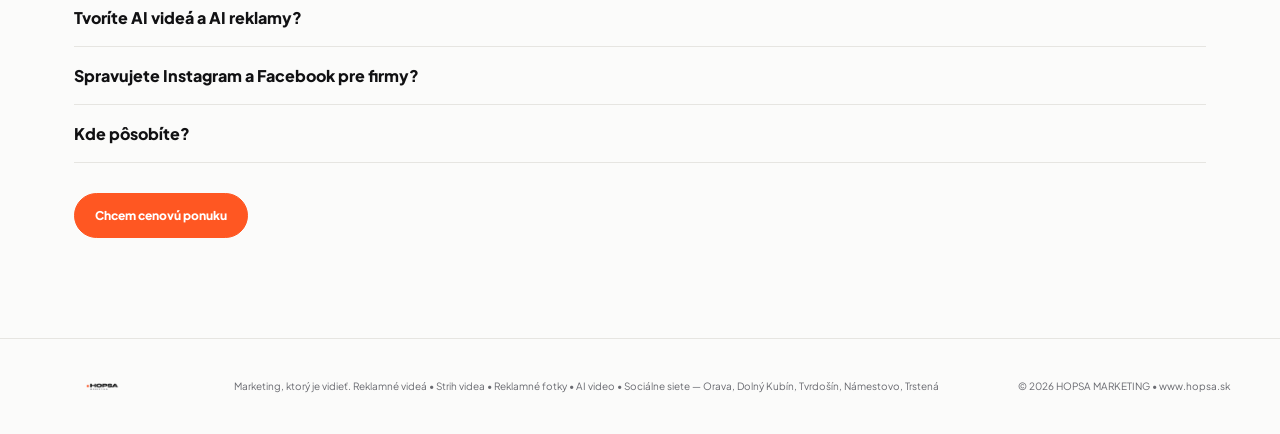
==== commit bdf3f8fc: "SEO: titulok, popis, FAQ, robots.txt" ====
--- a/index.html
+++ b/index.html
@@ -1,31 +1,314 @@
-<!doctype html><html lang="sk"><head><meta charset="utf-8"><meta name="viewport" content="width=device-width,initial-scale=1"><meta name="description" content="HOPSA MARKETING z Oravy tvorí reklamné videá, Reels, strih, fotografie, grafiku, AI obsah a spravuje sociálne siete pre firmy.">
+<!doctype html><html lang="sk"><head><meta charset="utf-8"><meta name="viewport" content="width=device-width,initial-scale=1">
+<link rel="icon" type="image/png" sizes="512x512" href="[data-uri]">
+<link rel="apple-touch-icon" href="[data-uri]"><meta name="description" content="HOPSA MARKETING z Oravy: reklamné videá pre firmy, Instagram Reels, strih videa, reklamné a produktové fotky, AI videá, grafika a správa sociálnych sietí. Dolný Kubín, Tvrdošín, Námestovo, Trstená. Ceny od 15 €.">
+<meta name="geo.region" content="SK-ZI">
+<meta name="geo.placename" content="Orava">
+<meta property="og:locale" content="sk_SK">
 <meta name="robots" content="index, follow">
 <link rel="canonical" href="https://www.hopsa.sk/">
-<meta property="og:title" content="HOPSA MARKETING | Videá, Reels a sociálne siete na Orave">
-<meta property="og:description" content="Reklamné videá, Reels, strih, foto, grafika, AI obsah a správa sociálnych sietí pre firmy.">
+<meta property="og:title" content="Reklamné video, marketing a sociálne siete pre firmy | HOPSA MARKETING Orava">
+<meta property="og:description" content="Reklamné videá, Reels, strih, foto, grafika, AI obsah a správa sociálnych sietí pre firmy na Orave.">
 <meta property="og:type" content="website">
 <meta property="og:url" content="https://www.hopsa.sk/">
 <meta property="og:site_name" content="HOPSA MARKETING">
 <meta name="twitter:card" content="summary">
-<meta name="twitter:title" content="HOPSA MARKETING | Videá, Reels a sociálne siete na Orave">
-<meta name="twitter:description" content="Reklamné videá, Reels, strih, foto, grafika, AI obsah a správa sociálnych sietí pre firmy.">
-<title>HOPSA MARKETING | Videá, Reels a sociálne siete na Orave</title>
-<script type="application/ld+json">
-{"@context":"https://schema.org","@type":"Organization","name":"HOPSA MARKETING","url":"https://www.hopsa.sk/","logo":"https://www.hopsa.sk/","email":"hopsa.production@gmail.com","telephone":"+421949098880","sameAs":["https://www.instagram.com/hopsa.production/"],"areaServed":"Orava, Slovakia","description":"Tvorba reklamných videí, Reels, strih, fotografie, grafika, AI obsah a správa sociálnych sietí pre firmy."}
-</script>
+<meta name="twitter:title" content="Reklamné video, marketing a sociálne siete pre firmy | HOPSA MARKETING Orava">
+<meta name="twitter:description" content="Reklamné videá, Reels, strih, foto, grafika, AI obsah a správa sociálnych sietí pre firmy na Orave.">
+<title>Reklamné video, marketing a sociálne siete pre firmy | HOPSA MARKETING Orava</title>
+<script type="application/ld+json">{"@context": "https://schema.org", "@graph": [{"@type": "ProfessionalService", "@id": "https://www.hopsa.sk/#firma", "name": "HOPSA MARKETING", "alternateName": ["HOPSA", "Hopsa production"], "url": "https://www.hopsa.sk/", "email": "hopsa.production@gmail.com", "telephone": "+421949098880", "description": "Marketing pre firmy z Oravy: reklamné videá, Instagram Reels, strih videa, reklamné a produktové fotky, AI videá, grafika a správa sociálnych sietí.", "address": {"@type": "PostalAddress", "addressRegion": "Žilinský kraj", "addressCountry": "SK"}, "areaServed": [{"@type": "Place", "name": "Orava"}, {"@type": "Place", "name": "Dolný Kubín"}, {"@type": "Place", "name": "Tvrdošín"}, {"@type": "Place", "name": "Námestovo"}, {"@type": "Place", "name": "Trstená"}, {"@type": "Place", "name": "Žilinský kraj"}, {"@type": "Place", "name": "Slovensko"}], "priceRange": "od 4 €", "sameAs": ["https://www.instagram.com/hopsa.production/"], "knowsAbout": ["marketing pre firmy", "reklamné video", "reklama pre firmu", "Instagram Reels", "strih videa", "reklamné fotky", "produktová fotografia", "AI video", "AI reklama", "správa sociálnych sietí", "grafika pre sociálne siete"], "hasOfferCatalog": {"@type": "OfferCatalog", "name": "Služby HOPSA MARKETING", "itemListElement": [{"@type": "Offer", "itemOffered": {"@type": "Service", "name": "Reklamné video"}, "priceSpecification": {"@type": "PriceSpecification", "price": 40, "priceCurrency": "EUR", "minPrice": 40}}, {"@type": "Offer", "itemOffered": {"@type": "Service", "name": "Instagram Reel"}, "priceSpecification": {"@type": "PriceSpecification", "price": 30, "priceCurrency": "EUR", "minPrice": 30}}, {"@type": "Offer", "itemOffered": {"@type": "Service", "name": "Produktové video"}, "priceSpecification": {"@type": "PriceSpecification", "price": 55, "priceCurrency": "EUR", "minPrice": 55}}, {"@type": "Offer", "itemOffered": {"@type": "Service", "name": "Promo video"}, "priceSpecification": {"@type": "PriceSpecification", "price": 70, "priceCurrency": "EUR", "minPrice": 70}}, {"@type": "Offer", "itemOffered": {"@type": "Service", "name": "Reklamný spot"}, "priceSpecification": {"@type": "PriceSpecification", "price": 100, "priceCurrency": "EUR", "minPrice": 100}}, {"@type": "Offer", "itemOffered": {"@type": "Service", "name": "Strih videa"}, "priceSpecification": {"@type": "PriceSpecification", "price": 15, "priceCurrency": "EUR", "minPrice": 15}}, {"@type": "Offer", "itemOffered": {"@type": "Service", "name": "Produktová fotografia"}, "priceSpecification": {"@type": "PriceSpecification", "price": 4, "priceCurrency": "EUR", "minPrice": 4}}, {"@type": "Offer", "itemOffered": {"@type": "Service", "name": "Firemné fotografie"}, "priceSpecification": {"@type": "PriceSpecification", "price": 80, "priceCurrency": "EUR", "minPrice": 80}}, {"@type": "Offer", "itemOffered": {"@type": "Service", "name": "AI reklamné video"}, "priceSpecification": {"@type": "PriceSpecification", "price": 40, "priceCurrency": "EUR", "minPrice": 40}}, {"@type": "Offer", "itemOffered": {"@type": "Service", "name": "Správa sociálnych sietí"}, "priceSpecification": {"@type": "PriceSpecification", "price": 200, "priceCurrency": "EUR", "minPrice": 200}}, {"@type": "Offer", "itemOffered": {"@type": "Service", "name": "Reklamná grafika"}, "priceSpecification": {"@type": "PriceSpecification", "price": 25, "priceCurrency": "EUR", "minPrice": 25}}]}}, {"@type": "FAQPage", "mainEntity": [{"@type": "Question", "name": "Koľko stojí reklamné video pre firmu?", "acceptedAnswer": {"@type": "Answer", "text": "Krátke reklamné video začína od 40 €, Instagram Reel od 30 €, produktové video od 55 €, promo video od 70 € a reklamný spot od 100 €. Presnú cenu naceníme podľa rozsahu natáčania a strihu."}}, {"@type": "Question", "name": "Robíte aj strih videa z vlastných záberov?", "acceptedAnswer": {"@type": "Answer", "text": "Áno. Zostrihanie vašich vlastných videozáberov začína od 15 €, Reel s grafikou a titulkami od 35 € a strih dlhšieho videa s hudbou a prechodmi od 50 €."}}, {"@type": "Question", "name": "Fotíte reklamné a produktové fotky?", "acceptedAnswer": {"@type": "Answer", "text": "Áno. Robíme produktové fotky pre e-shop, web a sociálne siete (od 4 €/ks), fotky prevádzky a interiérov (od 60 €), firemné fotky a fotky tímu (od 80 €) aj portréty (od 50 €)."}}, {"@type": "Question", "name": "Tvoríte AI videá a AI reklamy?", "acceptedAnswer": {"@type": "Answer", "text": "Áno. Tvoríme AI vizuály (od 15 €), krátke AI videá (od 25 €) a AI reklamné videá na propagáciu produktu, služby alebo značky (od 40 €)."}}, {"@type": "Question", "name": "Spravujete Instagram a Facebook pre firmy?", "acceptedAnswer": {"@type": "Answer", "text": "Áno. Správa sociálnych sietí stojí 200 €, 350 € alebo 500 € mesačne (START, GROW, FULL) a zahŕňa tvorbu Reels, príspevkov, Stories, fotiek, obsahový plán a publikovanie. Platené kampane Meta Ads a Google Ads nespravujeme."}}, {"@type": "Question", "name": "Kde pôsobíte?", "acceptedAnswer": {"@type": "Answer", "text": "Sme z Oravy. Pracujeme pre firmy v Dolnom Kubíne, Tvrdošíne, Námestove, Trstenej a okolí, po dohode aj inde na Slovensku."}}]}]}</script>
 <style>
 @import url('https://fonts.googleapis.com/css2?family=Plus+Jakarta+Sans:wght@400;500;600;700;800&family=Archivo+Black&display=swap');
 :root{--bg:#fbfbfa;--ink:#111113;--muted:#696a70;--orange:#ff5722;--line:#e6e5e1;--soft:#f2f1ee}*{box-sizing:border-box}html{scroll-behavior:smooth}body{margin:0;background:var(--bg);color:var(--ink);font-family:'Plus Jakarta Sans',Arial,sans-serif}a{color:inherit;text-decoration:none}header{position:sticky;top:0;z-index:50;background:rgba(251,251,250,.92);backdrop-filter:blur(18px);border-bottom:1px solid var(--line)}.nav{max-width:1180px;margin:auto;height:78px;padding:0 24px;display:flex;align-items:center;justify-content:space-between;gap:30px}.logo{width:220px;height:72px;object-fit:contain;transform:scale(1.12);transform-origin:left center}nav{display:flex;gap:7px;align-items:center}nav a{padding:10px 13px;border-radius:999px;font-size:12px;font-weight:700;color:#4d4e53}nav a:hover,nav a.active{background:var(--ink);color:#fff}.navcta{background:var(--orange)!important;color:#fff!important}.menu{display:none;border:0;background:none;font-size:25px}.mobile-nav{display:none}main{max-width:1180px;margin:auto;padding:0 24px}.page{display:none;min-height:calc(100vh - 78px);padding:72px 0 100px;animation:fade .25s ease}.page.active{display:block}@keyframes fade{from{opacity:0;transform:translateY(8px)}to{opacity:1;transform:none}}.eyebrow{display:inline-flex;align-items:center;gap:8px;padding:7px 11px;border-radius:999px;background:#fff0eb;color:var(--orange);font-size:10px;font-weight:800;letter-spacing:.16em;text-transform:uppercase}.eyebrow:before{content:'';width:6px;height:6px;background:var(--orange);border-radius:50%}h1,h2{font-family:'Archivo Black','Arial Black',sans-serif;letter-spacing:-.045em;line-height:.96;margin:0}h1{font-size:clamp(58px,9vw,116px);margin-top:24px}h1 span,h2 span{color:var(--orange)}h2{font-size:clamp(43px,6vw,78px)}h3{margin:0}p{line-height:1.7;color:var(--muted)}.lead{font-size:17px;max-width:650px;margin:28px 0 0}.actions{display:flex;gap:12px;flex-wrap:wrap;margin-top:32px}.btn{display:inline-flex;align-items:center;justify-content:center;padding:14px 20px;border-radius:999px;font-size:12px;font-weight:800;border:1px solid var(--ink);transition:.2s;cursor:pointer}.btn.orange{background:var(--orange);border-color:var(--orange);color:#fff}.btn:hover{transform:translateY(-2px)}.hero{min-height:calc(100vh - 78px);display:flex;align-items:center;padding:80px 0}.hero-grid{display:grid;grid-template-columns:1.15fr .85fr;gap:60px;align-items:center}.hero-art{height:480px;background:var(--ink);border-radius:38px;position:relative;overflow:hidden;padding:30px;display:flex;align-items:flex-end}.hero-art:before{content:'';position:absolute;width:280px;height:280px;border-radius:50%;background:var(--orange);right:-80px;top:-70px}.hero-art:after{content:'HOPSA';position:absolute;left:28px;top:32px;font-family:'Archivo Black';font-size:84px;color:#fff;letter-spacing:-.07em}.art-card{position:relative;z-index:2;background:#fff;border-radius:24px;padding:24px;width:78%;box-shadow:0 25px 70px #0005}.art-card small{font-size:9px;color:var(--orange);font-weight:800;letter-spacing:.15em}.art-card strong{display:block;font-size:25px;margin-top:9px}.art-lines{display:grid;grid-template-columns:repeat(3,1fr);gap:7px;margin-top:20px}.art-lines i{height:9px;background:var(--soft);border-radius:10px}.art-lines i:nth-child(2){background:var(--orange)}.stats{display:flex;gap:28px;margin-top:38px;flex-wrap:wrap}.stat strong{font-family:'Archivo Black';font-size:26px}.stat span{display:block;color:var(--muted);font-size:10px;margin-top:3px}.section-intro{margin-bottom:20px}.section-intro p{max-width:650px}.grid{display:grid;grid-template-columns:repeat(3,1fr);gap:14px;margin-top:38px}.card{background:#fff;border:1px solid var(--line);border-radius:24px;padding:27px;transition:.2s}.card:hover{transform:translateY(-3px)}.card h3{font-size:18px;margin:18px 0 9px;font-weight:800}.card p{font-size:12px;margin:0}.service-icon{width:42px;height:42px;border-radius:13px;background:var(--ink);color:#fff;display:grid;place-items:center;font-weight:800}.split{display:grid;grid-template-columns:.9fr 1.1fr;gap:70px;align-items:start}.dark{background:var(--ink);color:#fff;border-radius:32px;padding:38px}.dark p{color:#b9babf}.orange-line{width:54px;height:4px;background:var(--orange);border-radius:4px;margin:20px 0}.quote{font-family:'Archivo Black';font-size:35px;line-height:1.05}.social-levels{display:grid;grid-template-columns:repeat(3,1fr);gap:12px;margin-top:30px}.level{background:#fff;border:1px solid var(--line);border-radius:22px;padding:24px}.level:nth-child(2){border-color:var(--orange)}.level b{font-family:'Archivo Black';font-size:19px}.money{font-family:'Archivo Black';font-size:30px;margin-top:12px}.level small{color:var(--muted);font-size:10px}.included{margin-top:25px;display:grid;grid-template-columns:1fr 1fr;border-top:1px solid var(--line)}.included div{padding:12px 0;border-bottom:1px solid var(--line);font-size:11px;font-weight:600}.included div:before{content:'';display:inline-block;width:6px;height:6px;background:var(--orange);border-radius:50%;margin-right:8px}.notice{margin-top:20px;padding:17px 19px;border-radius:16px;background:#fff5f1;font-size:11px;color:#555}.pricing-grid{display:grid;grid-template-columns:1fr 1fr;gap:50px;margin-top:42px}.pricing-col>h3{font-family:'Archivo Black';font-size:26px;margin-bottom:15px}.service-list{border-top:1px solid var(--line);margin-top:20px}.service-row{display:grid;grid-template-columns:1fr auto;gap:20px;padding:18px 0;border-bottom:1px solid var(--line);align-items:center}.service-row h3{font-size:16px;font-weight:800;margin-bottom:5px}.service-row p{font-size:11px;margin:0}.price{font-family:'Archivo Black';font-size:18px;white-space:nowrap}.price small{font:600 9px 'Plus Jakarta Sans';color:var(--muted);margin-right:3px}.fine{font-size:10px;color:var(--muted);margin-top:30px;max-width:850px}.about-grid{display:grid;grid-template-columns:1fr 1fr;gap:20px;margin-top:45px}.values{display:grid;grid-template-columns:1fr 1fr;gap:12px}.value{background:#fff;border:1px solid var(--line);border-radius:22px;padding:24px}.value strong{font-size:15px}.value p{font-size:11px}.contact-grid{display:grid;grid-template-columns:.8fr 1.2fr;gap:50px;margin-top:45px}.contact-box{background:#fff;border:1px solid var(--line);border-radius:28px;padding:32px}.contact-item{padding:17px 0;border-bottom:1px solid var(--line)}.contact-item:last-child{border-bottom:0}.contact-item small{display:block;color:var(--muted);font-size:9px;font-weight:800;letter-spacing:.15em;text-transform:uppercase;margin-bottom:5px}.contact-item a{font-size:16px;font-weight:700}form{display:grid;gap:12px}input,textarea{width:100%;border:1px solid var(--line);background:var(--bg);padding:14px 15px;border-radius:13px;outline:none;font:500 12px 'Plus Jakarta Sans'}textarea{min-height:130px;resize:vertical}footer{border-top:1px solid var(--line);padding:30px 24px}.footer-inner{max-width:1180px;margin:auto;display:flex;justify-content:space-between;gap:20px;align-items:center;font-size:10px;color:var(--muted)}.footer-logo{width:105px;height:35px;object-fit:contain}
 @media(max-width:850px){nav{display:none}.menu{display:block}.mobile-nav.open{display:flex;position:absolute;left:0;right:0;top:78px;background:var(--bg);border-bottom:1px solid var(--line);padding:14px 24px;flex-direction:column}.mobile-nav.open a{padding:14px}.hero-grid,.split,.about-grid,.contact-grid,.pricing-grid{grid-template-columns:1fr;gap:30px}.grid,.social-levels{grid-template-columns:1fr}.hero{padding:50px 0}.hero-art{height:330px}.included,.values{grid-template-columns:1fr}.page{padding:50px 0 70px}.footer-inner{flex-direction:column;align-items:flex-start}}
 .social-price-block{margin-top:38px;padding-top:28px;border-top:1px solid var(--line)}.social-price-block .pricing-grid{margin-top:18px}.social-price-block .pricing-col>p{font-size:11px;max-width:620px}.social-price-block .social-levels{margin-top:20px}.social-price-block .included{margin-top:0}
-</style></head><body>
+</style>
+<style>
+/* HOPSA — extra mobile optimization */
+@media (max-width: 850px) {
+  html { overflow-x: hidden; }
+  body { overflow-x: hidden; }
+
+  .nav {
+    height: 68px;
+    padding: 0 18px;
+    gap: 12px;
+  }
+
+  .logo {
+    width: 150px;
+    height: 52px;
+    transform: scale(1.02);
+  }
+
+  .menu {
+    width: 44px;
+    height: 44px;
+    display: grid;
+    place-items: center;
+    font-size: 26px;
+    border-radius: 12px;
+    color: var(--ink);
+    -webkit-tap-highlight-color: transparent;
+  }
+
+  .mobile-nav.open {
+    top: 68px;
+    padding: 10px 18px 16px;
+    gap: 2px;
+  }
+
+  .mobile-nav.open a {
+    padding: 13px 12px;
+    border-radius: 12px;
+    font-size: 14px;
+  }
+
+  main {
+    padding: 0 18px;
+    width: 100%;
+  }
+
+  .page {
+    min-height: calc(100vh - 68px);
+    padding: 42px 0 64px;
+  }
+
+  .hero {
+    min-height: calc(100vh - 68px);
+    padding: 38px 0 54px;
+    align-items: flex-start;
+  }
+
+  .hero-grid {
+    gap: 34px;
+  }
+
+  h1 {
+    font-size: clamp(47px, 13vw, 66px);
+    line-height: .93;
+    letter-spacing: -.055em;
+    margin-top: 18px;
+  }
+
+  h2 {
+    font-size: clamp(39px, 11vw, 58px);
+    line-height: .94;
+  }
+
+  .eyebrow {
+    max-width: 100%;
+    font-size: 9px;
+    padding: 7px 10px;
+    letter-spacing: .12em;
+  }
+
+  .lead {
+    font-size: 15px;
+    line-height: 1.65;
+    margin-top: 20px;
+  }
+
+  .actions {
+    display: grid;
+    grid-template-columns: 1fr;
+    gap: 10px;
+    margin-top: 25px;
+  }
+
+  .btn {
+    width: 100%;
+    min-height: 48px;
+    padding: 14px 18px;
+    font-size: 12px;
+  }
+
+  .stats {
+    gap: 18px;
+    margin-top: 28px;
+  }
+
+  .stat strong {
+    font-size: 22px;
+  }
+
+  .hero-art {
+    height: 290px;
+    min-height: 290px;
+    border-radius: 28px;
+    padding: 20px;
+  }
+
+  .hero-art:after {
+    left: 20px;
+    top: 22px;
+    font-size: 58px;
+  }
+
+  .hero-art:before {
+    width: 190px;
+    height: 190px;
+    right: -65px;
+    top: -45px;
+  }
+
+  .art-card {
+    width: 90%;
+    padding: 18px;
+    border-radius: 18px;
+  }
+
+  .art-card strong {
+    font-size: 20px;
+  }
+
+  .grid,
+  .social-levels,
+  .pricing-grid,
+  .about-grid,
+  .contact-grid,
+  .split {
+    gap: 16px;
+  }
+
+  .card,
+  .level,
+  .value,
+  .contact-box {
+    border-radius: 20px;
+    padding: 21px;
+  }
+
+  .card h3 {
+    font-size: 17px;
+  }
+
+  .split .dark {
+    padding: 26px 22px;
+    border-radius: 24px;
+  }
+
+  .quote {
+    font-size: 29px;
+  }
+
+  .included {
+    gap: 0 18px;
+  }
+
+  .included div {
+    font-size: 10.5px;
+    padding: 10px 0;
+  }
+
+  .pricing-col > h3 {
+    font-size: 23px;
+  }
+
+  .service-row {
+    grid-template-columns: minmax(0, 1fr) auto;
+    gap: 12px;
+    padding: 15px 0;
+  }
+
+  .service-row h3 {
+    font-size: 14px;
+    line-height: 1.25;
+  }
+
+  .service-row p {
+    font-size: 10px;
+    line-height: 1.5;
+  }
+
+  .price {
+    font-size: 16px;
+  }
+
+  .price small {
+    font-size: 8px;
+  }
+
+  .fine {
+    font-size: 9px;
+    line-height: 1.65;
+    margin-top: 24px;
+  }
+
+  .contact-item {
+    padding: 14px 0;
+  }
+
+  .contact-item a {
+    font-size: 15px;
+    overflow-wrap: anywhere;
+  }
+
+  input,
+  textarea {
+    font-size: 13px;
+    padding: 14px;
+  }
+
+  textarea {
+    min-height: 145px;
+  }
+
+  footer {
+    padding: 25px 18px;
+  }
+
+  .footer-inner {
+    gap: 12px;
+    font-size: 9px;
+  }
+
+  .footer-logo {
+    width: 95px;
+    height: 32px;
+  }
+}
+
+@media (max-width: 390px) {
+  .nav { padding: 0 14px; }
+  .logo { width: 135px; }
+  main { padding: 0 14px; }
+
+  h1 {
+    font-size: 45px;
+  }
+
+  h2 {
+    font-size: 37px;
+  }
+
+  .hero-art {
+    height: 270px;
+    min-height: 270px;
+  }
+
+  .hero-art:after {
+    font-size: 50px;
+  }
+
+  .service-row {
+    grid-template-columns: 1fr;
+  }
+
+  .price {
+    justify-self: start;
+    margin-top: 2px;
+  }
+}
+</style>
+
+</head><body>
 <header><div class="nav"><a href="#domov" data-page="domov"><img class="logo" src="[data-uri]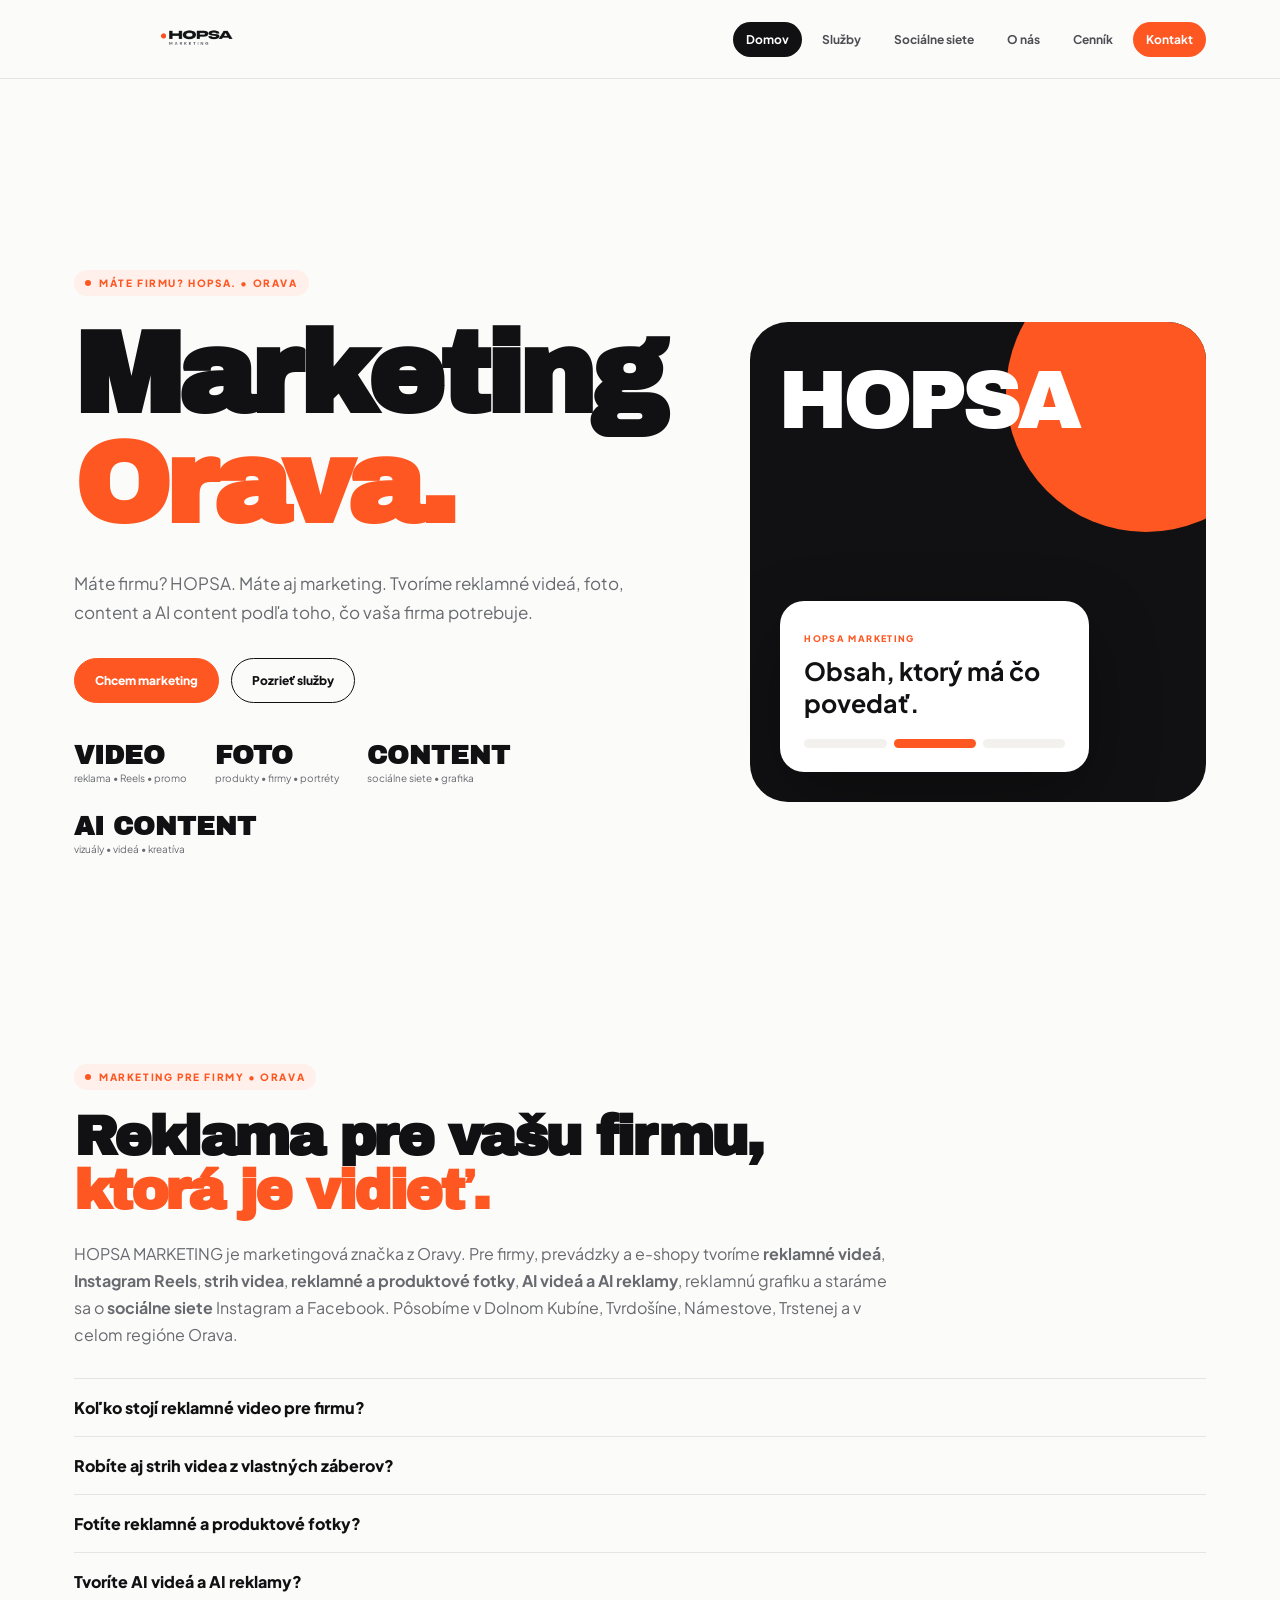
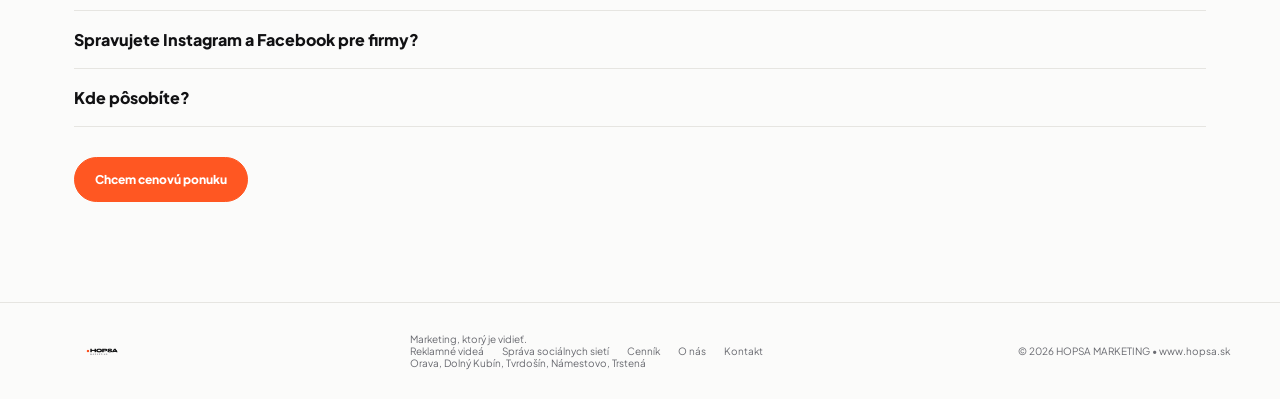
==== commit c16796b9: "Samostatné stránky + SEO nadpisy (Marketing Orava, Správa sociálnych sietí...)" ====
--- a/index.html
+++ b/index.html
@@ -1,314 +1,19 @@
 <!doctype html><html lang="sk"><head><meta charset="utf-8"><meta name="viewport" content="width=device-width,initial-scale=1">
-<link rel="icon" type="image/png" sizes="512x512" href="[data-uri]">
-<link rel="apple-touch-icon" href="[data-uri]"><meta name="description" content="HOPSA MARKETING z Oravy: reklamné videá pre firmy, Instagram Reels, strih videa, reklamné a produktové fotky, AI videá, grafika a správa sociálnych sietí. Dolný Kubín, Tvrdošín, Námestovo, Trstená. Ceny od 15 €.">
-<meta name="geo.region" content="SK-ZI">
-<meta name="geo.placename" content="Orava">
-<meta property="og:locale" content="sk_SK">
-<meta name="robots" content="index, follow">
+<script>(function(){var m={"sluzby": "/sluzby", "socialne-siete": "/socialne-siete", "o-nas": "/o-nas", "cennik": "/cennik", "kontakt": "/kontakt"},h=location.hash.slice(1);if(m[h])location.replace(m[h]);})();</script>
+<title>Marketing Orava – reklamné videá a sociálne siete pre firmy | HOPSA</title>
+<meta name="description" content="HOPSA MARKETING z Oravy: reklamné videá pre firmy, Instagram Reels, strih videa, produktové fotky, AI videá, grafika a správa sociálnych sietí. Dolný Kubín, Tvrdošín, Námestovo, Trstená. Ceny od 4 €.">
 <link rel="canonical" href="https://www.hopsa.sk/">
-<meta property="og:title" content="Reklamné video, marketing a sociálne siete pre firmy | HOPSA MARKETING Orava">
-<meta property="og:description" content="Reklamné videá, Reels, strih, foto, grafika, AI obsah a správa sociálnych sietí pre firmy na Orave.">
-<meta property="og:type" content="website">
-<meta property="og:url" content="https://www.hopsa.sk/">
-<meta property="og:site_name" content="HOPSA MARKETING">
-<meta name="twitter:card" content="summary">
-<meta name="twitter:title" content="Reklamné video, marketing a sociálne siete pre firmy | HOPSA MARKETING Orava">
-<meta name="twitter:description" content="Reklamné videá, Reels, strih, foto, grafika, AI obsah a správa sociálnych sietí pre firmy na Orave.">
-<title>Reklamné video, marketing a sociálne siete pre firmy | HOPSA MARKETING Orava</title>
-<script type="application/ld+json">{"@context": "https://schema.org", "@graph": [{"@type": "ProfessionalService", "@id": "https://www.hopsa.sk/#firma", "name": "HOPSA MARKETING", "alternateName": ["HOPSA", "Hopsa production"], "url": "https://www.hopsa.sk/", "email": "hopsa.production@gmail.com", "telephone": "+421949098880", "description": "Marketing pre firmy z Oravy: reklamné videá, Instagram Reels, strih videa, reklamné a produktové fotky, AI videá, grafika a správa sociálnych sietí.", "address": {"@type": "PostalAddress", "addressRegion": "Žilinský kraj", "addressCountry": "SK"}, "areaServed": [{"@type": "Place", "name": "Orava"}, {"@type": "Place", "name": "Dolný Kubín"}, {"@type": "Place", "name": "Tvrdošín"}, {"@type": "Place", "name": "Námestovo"}, {"@type": "Place", "name": "Trstená"}, {"@type": "Place", "name": "Žilinský kraj"}, {"@type": "Place", "name": "Slovensko"}], "priceRange": "od 4 €", "sameAs": ["https://www.instagram.com/hopsa.production/"], "knowsAbout": ["marketing pre firmy", "reklamné video", "reklama pre firmu", "Instagram Reels", "strih videa", "reklamné fotky", "produktová fotografia", "AI video", "AI reklama", "správa sociálnych sietí", "grafika pre sociálne siete"], "hasOfferCatalog": {"@type": "OfferCatalog", "name": "Služby HOPSA MARKETING", "itemListElement": [{"@type": "Offer", "itemOffered": {"@type": "Service", "name": "Reklamné video"}, "priceSpecification": {"@type": "PriceSpecification", "price": 40, "priceCurrency": "EUR", "minPrice": 40}}, {"@type": "Offer", "itemOffered": {"@type": "Service", "name": "Instagram Reel"}, "priceSpecification": {"@type": "PriceSpecification", "price": 30, "priceCurrency": "EUR", "minPrice": 30}}, {"@type": "Offer", "itemOffered": {"@type": "Service", "name": "Produktové video"}, "priceSpecification": {"@type": "PriceSpecification", "price": 55, "priceCurrency": "EUR", "minPrice": 55}}, {"@type": "Offer", "itemOffered": {"@type": "Service", "name": "Promo video"}, "priceSpecification": {"@type": "PriceSpecification", "price": 70, "priceCurrency": "EUR", "minPrice": 70}}, {"@type": "Offer", "itemOffered": {"@type": "Service", "name": "Reklamný spot"}, "priceSpecification": {"@type": "PriceSpecification", "price": 100, "priceCurrency": "EUR", "minPrice": 100}}, {"@type": "Offer", "itemOffered": {"@type": "Service", "name": "Strih videa"}, "priceSpecification": {"@type": "PriceSpecification", "price": 15, "priceCurrency": "EUR", "minPrice": 15}}, {"@type": "Offer", "itemOffered": {"@type": "Service", "name": "Produktová fotografia"}, "priceSpecification": {"@type": "PriceSpecification", "price": 4, "priceCurrency": "EUR", "minPrice": 4}}, {"@type": "Offer", "itemOffered": {"@type": "Service", "name": "Firemné fotografie"}, "priceSpecification": {"@type": "PriceSpecification", "price": 80, "priceCurrency": "EUR", "minPrice": 80}}, {"@type": "Offer", "itemOffered": {"@type": "Service", "name": "AI reklamné video"}, "priceSpecification": {"@type": "PriceSpecification", "price": 40, "priceCurrency": "EUR", "minPrice": 40}}, {"@type": "Offer", "itemOffered": {"@type": "Service", "name": "Správa sociálnych sietí"}, "priceSpecification": {"@type": "PriceSpecification", "price": 200, "priceCurrency": "EUR", "minPrice": 200}}, {"@type": "Offer", "itemOffered": {"@type": "Service", "name": "Reklamná grafika"}, "priceSpecification": {"@type": "PriceSpecification", "price": 25, "priceCurrency": "EUR", "minPrice": 25}}]}}, {"@type": "FAQPage", "mainEntity": [{"@type": "Question", "name": "Koľko stojí reklamné video pre firmu?", "acceptedAnswer": {"@type": "Answer", "text": "Krátke reklamné video začína od 40 €, Instagram Reel od 30 €, produktové video od 55 €, promo video od 70 € a reklamný spot od 100 €. Presnú cenu naceníme podľa rozsahu natáčania a strihu."}}, {"@type": "Question", "name": "Robíte aj strih videa z vlastných záberov?", "acceptedAnswer": {"@type": "Answer", "text": "Áno. Zostrihanie vašich vlastných videozáberov začína od 15 €, Reel s grafikou a titulkami od 35 € a strih dlhšieho videa s hudbou a prechodmi od 50 €."}}, {"@type": "Question", "name": "Fotíte reklamné a produktové fotky?", "acceptedAnswer": {"@type": "Answer", "text": "Áno. Robíme produktové fotky pre e-shop, web a sociálne siete (od 4 €/ks), fotky prevádzky a interiérov (od 60 €), firemné fotky a fotky tímu (od 80 €) aj portréty (od 50 €)."}}, {"@type": "Question", "name": "Tvoríte AI videá a AI reklamy?", "acceptedAnswer": {"@type": "Answer", "text": "Áno. Tvoríme AI vizuály (od 15 €), krátke AI videá (od 25 €) a AI reklamné videá na propagáciu produktu, služby alebo značky (od 40 €)."}}, {"@type": "Question", "name": "Spravujete Instagram a Facebook pre firmy?", "acceptedAnswer": {"@type": "Answer", "text": "Áno. Správa sociálnych sietí stojí 200 €, 350 € alebo 500 € mesačne (START, GROW, FULL) a zahŕňa tvorbu Reels, príspevkov, Stories, fotiek, obsahový plán a publikovanie. Platené kampane Meta Ads a Google Ads nespravujeme."}}, {"@type": "Question", "name": "Kde pôsobíte?", "acceptedAnswer": {"@type": "Answer", "text": "Sme z Oravy. Pracujeme pre firmy v Dolnom Kubíne, Tvrdošíne, Námestove, Trstenej a okolí, po dohode aj inde na Slovensku."}}]}]}</script>
-<style>
-@import url('https://fonts.googleapis.com/css2?family=Plus+Jakarta+Sans:wght@400;500;600;700;800&family=Archivo+Black&display=swap');
-:root{--bg:#fbfbfa;--ink:#111113;--muted:#696a70;--orange:#ff5722;--line:#e6e5e1;--soft:#f2f1ee}*{box-sizing:border-box}html{scroll-behavior:smooth}body{margin:0;background:var(--bg);color:var(--ink);font-family:'Plus Jakarta Sans',Arial,sans-serif}a{color:inherit;text-decoration:none}header{position:sticky;top:0;z-index:50;background:rgba(251,251,250,.92);backdrop-filter:blur(18px);border-bottom:1px solid var(--line)}.nav{max-width:1180px;margin:auto;height:78px;padding:0 24px;display:flex;align-items:center;justify-content:space-between;gap:30px}.logo{width:220px;height:72px;object-fit:contain;transform:scale(1.12);transform-origin:left center}nav{display:flex;gap:7px;align-items:center}nav a{padding:10px 13px;border-radius:999px;font-size:12px;font-weight:700;color:#4d4e53}nav a:hover,nav a.active{background:var(--ink);color:#fff}.navcta{background:var(--orange)!important;color:#fff!important}.menu{display:none;border:0;background:none;font-size:25px}.mobile-nav{display:none}main{max-width:1180px;margin:auto;padding:0 24px}.page{display:none;min-height:calc(100vh - 78px);padding:72px 0 100px;animation:fade .25s ease}.page.active{display:block}@keyframes fade{from{opacity:0;transform:translateY(8px)}to{opacity:1;transform:none}}.eyebrow{display:inline-flex;align-items:center;gap:8px;padding:7px 11px;border-radius:999px;background:#fff0eb;color:var(--orange);font-size:10px;font-weight:800;letter-spacing:.16em;text-transform:uppercase}.eyebrow:before{content:'';width:6px;height:6px;background:var(--orange);border-radius:50%}h1,h2{font-family:'Archivo Black','Arial Black',sans-serif;letter-spacing:-.045em;line-height:.96;margin:0}h1{font-size:clamp(58px,9vw,116px);margin-top:24px}h1 span,h2 span{color:var(--orange)}h2{font-size:clamp(43px,6vw,78px)}h3{margin:0}p{line-height:1.7;color:var(--muted)}.lead{font-size:17px;max-width:650px;margin:28px 0 0}.actions{display:flex;gap:12px;flex-wrap:wrap;margin-top:32px}.btn{display:inline-flex;align-items:center;justify-content:center;padding:14px 20px;border-radius:999px;font-size:12px;font-weight:800;border:1px solid var(--ink);transition:.2s;cursor:pointer}.btn.orange{background:var(--orange);border-color:var(--orange);color:#fff}.btn:hover{transform:translateY(-2px)}.hero{min-height:calc(100vh - 78px);display:flex;align-items:center;padding:80px 0}.hero-grid{display:grid;grid-template-columns:1.15fr .85fr;gap:60px;align-items:center}.hero-art{height:480px;background:var(--ink);border-radius:38px;position:relative;overflow:hidden;padding:30px;display:flex;align-items:flex-end}.hero-art:before{content:'';position:absolute;width:280px;height:280px;border-radius:50%;background:var(--orange);right:-80px;top:-70px}.hero-art:after{content:'HOPSA';position:absolute;left:28px;top:32px;font-family:'Archivo Black';font-size:84px;color:#fff;letter-spacing:-.07em}.art-card{position:relative;z-index:2;background:#fff;border-radius:24px;padding:24px;width:78%;box-shadow:0 25px 70px #0005}.art-card small{font-size:9px;color:var(--orange);font-weight:800;letter-spacing:.15em}.art-card strong{display:block;font-size:25px;margin-top:9px}.art-lines{display:grid;grid-template-columns:repeat(3,1fr);gap:7px;margin-top:20px}.art-lines i{height:9px;background:var(--soft);border-radius:10px}.art-lines i:nth-child(2){background:var(--orange)}.stats{display:flex;gap:28px;margin-top:38px;flex-wrap:wrap}.stat strong{font-family:'Archivo Black';font-size:26px}.stat span{display:block;color:var(--muted);font-size:10px;margin-top:3px}.section-intro{margin-bottom:20px}.section-intro p{max-width:650px}.grid{display:grid;grid-template-columns:repeat(3,1fr);gap:14px;margin-top:38px}.card{background:#fff;border:1px solid var(--line);border-radius:24px;padding:27px;transition:.2s}.card:hover{transform:translateY(-3px)}.card h3{font-size:18px;margin:18px 0 9px;font-weight:800}.card p{font-size:12px;margin:0}.service-icon{width:42px;height:42px;border-radius:13px;background:var(--ink);color:#fff;display:grid;place-items:center;font-weight:800}.split{display:grid;grid-template-columns:.9fr 1.1fr;gap:70px;align-items:start}.dark{background:var(--ink);color:#fff;border-radius:32px;padding:38px}.dark p{color:#b9babf}.orange-line{width:54px;height:4px;background:var(--orange);border-radius:4px;margin:20px 0}.quote{font-family:'Archivo Black';font-size:35px;line-height:1.05}.social-levels{display:grid;grid-template-columns:repeat(3,1fr);gap:12px;margin-top:30px}.level{background:#fff;border:1px solid var(--line);border-radius:22px;padding:24px}.level:nth-child(2){border-color:var(--orange)}.level b{font-family:'Archivo Black';font-size:19px}.money{font-family:'Archivo Black';font-size:30px;margin-top:12px}.level small{color:var(--muted);font-size:10px}.included{margin-top:25px;display:grid;grid-template-columns:1fr 1fr;border-top:1px solid var(--line)}.included div{padding:12px 0;border-bottom:1px solid var(--line);font-size:11px;font-weight:600}.included div:before{content:'';display:inline-block;width:6px;height:6px;background:var(--orange);border-radius:50%;margin-right:8px}.notice{margin-top:20px;padding:17px 19px;border-radius:16px;background:#fff5f1;font-size:11px;color:#555}.pricing-grid{display:grid;grid-template-columns:1fr 1fr;gap:50px;margin-top:42px}.pricing-col>h3{font-family:'Archivo Black';font-size:26px;margin-bottom:15px}.service-list{border-top:1px solid var(--line);margin-top:20px}.service-row{display:grid;grid-template-columns:1fr auto;gap:20px;padding:18px 0;border-bottom:1px solid var(--line);align-items:center}.service-row h3{font-size:16px;font-weight:800;margin-bottom:5px}.service-row p{font-size:11px;margin:0}.price{font-family:'Archivo Black';font-size:18px;white-space:nowrap}.price small{font:600 9px 'Plus Jakarta Sans';color:var(--muted);margin-right:3px}.fine{font-size:10px;color:var(--muted);margin-top:30px;max-width:850px}.about-grid{display:grid;grid-template-columns:1fr 1fr;gap:20px;margin-top:45px}.values{display:grid;grid-template-columns:1fr 1fr;gap:12px}.value{background:#fff;border:1px solid var(--line);border-radius:22px;padding:24px}.value strong{font-size:15px}.value p{font-size:11px}.contact-grid{display:grid;grid-template-columns:.8fr 1.2fr;gap:50px;margin-top:45px}.contact-box{background:#fff;border:1px solid var(--line);border-radius:28px;padding:32px}.contact-item{padding:17px 0;border-bottom:1px solid var(--line)}.contact-item:last-child{border-bottom:0}.contact-item small{display:block;color:var(--muted);font-size:9px;font-weight:800;letter-spacing:.15em;text-transform:uppercase;margin-bottom:5px}.contact-item a{font-size:16px;font-weight:700}form{display:grid;gap:12px}input,textarea{width:100%;border:1px solid var(--line);background:var(--bg);padding:14px 15px;border-radius:13px;outline:none;font:500 12px 'Plus Jakarta Sans'}textarea{min-height:130px;resize:vertical}footer{border-top:1px solid var(--line);padding:30px 24px}.footer-inner{max-width:1180px;margin:auto;display:flex;justify-content:space-between;gap:20px;align-items:center;font-size:10px;color:var(--muted)}.footer-logo{width:105px;height:35px;object-fit:contain}
-@media(max-width:850px){nav{display:none}.menu{display:block}.mobile-nav.open{display:flex;position:absolute;left:0;right:0;top:78px;background:var(--bg);border-bottom:1px solid var(--line);padding:14px 24px;flex-direction:column}.mobile-nav.open a{padding:14px}.hero-grid,.split,.about-grid,.contact-grid,.pricing-grid{grid-template-columns:1fr;gap:30px}.grid,.social-levels{grid-template-columns:1fr}.hero{padding:50px 0}.hero-art{height:330px}.included,.values{grid-template-columns:1fr}.page{padding:50px 0 70px}.footer-inner{flex-direction:column;align-items:flex-start}}
-.social-price-block{margin-top:38px;padding-top:28px;border-top:1px solid var(--line)}.social-price-block .pricing-grid{margin-top:18px}.social-price-block .pricing-col>p{font-size:11px;max-width:620px}.social-price-block .social-levels{margin-top:20px}.social-price-block .included{margin-top:0}
-</style>
-<style>
-/* HOPSA — extra mobile optimization */
-@media (max-width: 850px) {
-  html { overflow-x: hidden; }
-  body { overflow-x: hidden; }
-
-  .nav {
-    height: 68px;
-    padding: 0 18px;
-    gap: 12px;
-  }
-
-  .logo {
-    width: 150px;
-    height: 52px;
-    transform: scale(1.02);
-  }
-
-  .menu {
-    width: 44px;
-    height: 44px;
-    display: grid;
-    place-items: center;
-    font-size: 26px;
-    border-radius: 12px;
-    color: var(--ink);
-    -webkit-tap-highlight-color: transparent;
-  }
-
-  .mobile-nav.open {
-    top: 68px;
-    padding: 10px 18px 16px;
-    gap: 2px;
-  }
-
-  .mobile-nav.open a {
-    padding: 13px 12px;
-    border-radius: 12px;
-    font-size: 14px;
-  }
-
-  main {
-    padding: 0 18px;
-    width: 100%;
-  }
-
-  .page {
-    min-height: calc(100vh - 68px);
-    padding: 42px 0 64px;
-  }
-
-  .hero {
-    min-height: calc(100vh - 68px);
-    padding: 38px 0 54px;
-    align-items: flex-start;
-  }
-
-  .hero-grid {
-    gap: 34px;
-  }
-
-  h1 {
-    font-size: clamp(47px, 13vw, 66px);
-    line-height: .93;
-    letter-spacing: -.055em;
-    margin-top: 18px;
-  }
-
-  h2 {
-    font-size: clamp(39px, 11vw, 58px);
-    line-height: .94;
-  }
-
-  .eyebrow {
-    max-width: 100%;
-    font-size: 9px;
-    padding: 7px 10px;
-    letter-spacing: .12em;
-  }
-
-  .lead {
-    font-size: 15px;
-    line-height: 1.65;
-    margin-top: 20px;
-  }
-
-  .actions {
-    display: grid;
-    grid-template-columns: 1fr;
-    gap: 10px;
-    margin-top: 25px;
-  }
-
-  .btn {
-    width: 100%;
-    min-height: 48px;
-    padding: 14px 18px;
-    font-size: 12px;
-  }
-
-  .stats {
-    gap: 18px;
-    margin-top: 28px;
-  }
-
-  .stat strong {
-    font-size: 22px;
-  }
-
-  .hero-art {
-    height: 290px;
-    min-height: 290px;
-    border-radius: 28px;
-    padding: 20px;
-  }
-
-  .hero-art:after {
-    left: 20px;
-    top: 22px;
-    font-size: 58px;
-  }
-
-  .hero-art:before {
-    width: 190px;
-    height: 190px;
-    right: -65px;
-    top: -45px;
-  }
-
-  .art-card {
-    width: 90%;
-    padding: 18px;
-    border-radius: 18px;
-  }
-
-  .art-card strong {
-    font-size: 20px;
-  }
-
-  .grid,
-  .social-levels,
-  .pricing-grid,
-  .about-grid,
-  .contact-grid,
-  .split {
-    gap: 16px;
-  }
-
-  .card,
-  .level,
-  .value,
-  .contact-box {
-    border-radius: 20px;
-    padding: 21px;
-  }
-
-  .card h3 {
-    font-size: 17px;
-  }
-
-  .split .dark {
-    padding: 26px 22px;
-    border-radius: 24px;
-  }
-
-  .quote {
-    font-size: 29px;
-  }
-
-  .included {
-    gap: 0 18px;
-  }
-
-  .included div {
-    font-size: 10.5px;
-    padding: 10px 0;
-  }
-
-  .pricing-col > h3 {
-    font-size: 23px;
-  }
-
-  .service-row {
-    grid-template-columns: minmax(0, 1fr) auto;
-    gap: 12px;
-    padding: 15px 0;
-  }
-
-  .service-row h3 {
-    font-size: 14px;
-    line-height: 1.25;
-  }
-
-  .service-row p {
-    font-size: 10px;
-    line-height: 1.5;
-  }
-
-  .price {
-    font-size: 16px;
-  }
-
-  .price small {
-    font-size: 8px;
-  }
-
-  .fine {
-    font-size: 9px;
-    line-height: 1.65;
-    margin-top: 24px;
-  }
-
-  .contact-item {
-    padding: 14px 0;
-  }
-
-  .contact-item a {
-    font-size: 15px;
-    overflow-wrap: anywhere;
-  }
-
-  input,
-  textarea {
-    font-size: 13px;
-    padding: 14px;
-  }
-
-  textarea {
-    min-height: 145px;
-  }
-
-  footer {
-    padding: 25px 18px;
-  }
-
-  .footer-inner {
-    gap: 12px;
-    font-size: 9px;
-  }
-
-  .footer-logo {
-    width: 95px;
-    height: 32px;
-  }
-}
-
-@media (max-width: 390px) {
-  .nav { padding: 0 14px; }
-  .logo { width: 135px; }
-  main { padding: 0 14px; }
-
-  h1 {
-    font-size: 45px;
-  }
-
-  h2 {
-    font-size: 37px;
-  }
-
-  .hero-art {
-    height: 270px;
-    min-height: 270px;
-  }
-
-  .hero-art:after {
-    font-size: 50px;
-  }
-
-  .service-row {
-    grid-template-columns: 1fr;
-  }
-
-  .price {
-    justify-self: start;
-    margin-top: 2px;
-  }
-}
-</style>
-
+<meta name="robots" content="index, follow, max-image-preview:large">
+<meta name="geo.region" content="SK-ZI"><meta name="geo.placename" content="Orava">
+<meta property="og:locale" content="sk_SK"><meta property="og:type" content="website"><meta property="og:site_name" content="HOPSA MARKETING">
+<meta property="og:title" content="Marketing Orava – reklamné videá a sociálne siete pre firmy | HOPSA"><meta property="og:description" content="HOPSA MARKETING z Oravy: reklamné videá pre firmy, Instagram Reels, strih videa, produktové fotky, AI videá, grafika a správa sociálnych sietí. Dolný Kubín, Tvrdošín, Námestovo, Trstená. Ceny od 4 €."><meta property="og:url" content="https://www.hopsa.sk/">
+<meta property="og:image" content="https://www.hopsa.sk/hopsa-logo.png"><meta name="twitter:card" content="summary">
+<link rel="icon" type="image/png" sizes="512x512" href="/hopsa-ikona.png"><link rel="apple-touch-icon" href="/hopsa-ikona.png">
+<link rel="stylesheet" href="/styles.css">
+<script type="application/ld+json">{"@context": "https://schema.org", "@graph": [{"@type": "ProfessionalService", "@id": "https://www.hopsa.sk/#firma", "name": "HOPSA MARKETING", "alternateName": ["HOPSA", "Hopsa production"], "url": "https://www.hopsa.sk/", "email": "hopsa.production@gmail.com", "telephone": "+421949098880", "description": "Marketing pre firmy z Oravy: reklamné videá, Instagram Reels, strih videa, reklamné a produktové fotky, AI videá, grafika a správa sociálnych sietí.", "address": {"@type": "PostalAddress", "addressRegion": "Žilinský kraj", "addressCountry": "SK"}, "areaServed": [{"@type": "Place", "name": "Orava"}, {"@type": "Place", "name": "Dolný Kubín"}, {"@type": "Place", "name": "Tvrdošín"}, {"@type": "Place", "name": "Námestovo"}, {"@type": "Place", "name": "Trstená"}, {"@type": "Place", "name": "Žilinský kraj"}, {"@type": "Place", "name": "Slovensko"}], "priceRange": "od 4 €", "sameAs": ["https://www.instagram.com/hopsa.production/"], "knowsAbout": ["marketing pre firmy", "reklamné video", "reklama pre firmu", "Instagram Reels", "strih videa", "reklamné fotky", "produktová fotografia", "AI video", "AI reklama", "správa sociálnych sietí", "grafika pre sociálne siete"], "hasOfferCatalog": {"@type": "OfferCatalog", "name": "Služby HOPSA MARKETING", "itemListElement": [{"@type": "Offer", "itemOffered": {"@type": "Service", "name": "Reklamné video"}, "priceSpecification": {"@type": "PriceSpecification", "price": 40, "priceCurrency": "EUR", "minPrice": 40}}, {"@type": "Offer", "itemOffered": {"@type": "Service", "name": "Instagram Reel"}, "priceSpecification": {"@type": "PriceSpecification", "price": 30, "priceCurrency": "EUR", "minPrice": 30}}, {"@type": "Offer", "itemOffered": {"@type": "Service", "name": "Produktové video"}, "priceSpecification": {"@type": "PriceSpecification", "price": 55, "priceCurrency": "EUR", "minPrice": 55}}, {"@type": "Offer", "itemOffered": {"@type": "Service", "name": "Promo video"}, "priceSpecification": {"@type": "PriceSpecification", "price": 70, "priceCurrency": "EUR", "minPrice": 70}}, {"@type": "Offer", "itemOffered": {"@type": "Service", "name": "Reklamný spot"}, "priceSpecification": {"@type": "PriceSpecification", "price": 100, "priceCurrency": "EUR", "minPrice": 100}}, {"@type": "Offer", "itemOffered": {"@type": "Service", "name": "Strih videa"}, "priceSpecification": {"@type": "PriceSpecification", "price": 15, "priceCurrency": "EUR", "minPrice": 15}}, {"@type": "Offer", "itemOffered": {"@type": "Service", "name": "Produktová fotografia"}, "priceSpecification": {"@type": "PriceSpecification", "price": 4, "priceCurrency": "EUR", "minPrice": 4}}, {"@type": "Offer", "itemOffered": {"@type": "Service", "name": "Firemné fotografie"}, "priceSpecification": {"@type": "PriceSpecification", "price": 80, "priceCurrency": "EUR", "minPrice": 80}}, {"@type": "Offer", "itemOffered": {"@type": "Service", "name": "AI reklamné video"}, "priceSpecification": {"@type": "PriceSpecification", "price": 40, "priceCurrency": "EUR", "minPrice": 40}}, {"@type": "Offer", "itemOffered": {"@type": "Service", "name": "Správa sociálnych sietí"}, "priceSpecification": {"@type": "PriceSpecification", "price": 200, "priceCurrency": "EUR", "minPrice": 200}}, {"@type": "Offer", "itemOffered": {"@type": "Service", "name": "Reklamná grafika"}, "priceSpecification": {"@type": "PriceSpecification", "price": 25, "priceCurrency": "EUR", "minPrice": 25}}]}, "logo": "https://www.hopsa.sk/hopsa-logo.png", "image": "https://www.hopsa.sk/hopsa-logo.png"}, {"@type": "WebSite", "@id": "https://www.hopsa.sk/#web", "url": "https://www.hopsa.sk/", "name": "HOPSA MARKETING", "inLanguage": "sk", "publisher": {"@id": "https://www.hopsa.sk/#firma"}}, {"@type": "FAQPage", "mainEntity": [{"@type": "Question", "name": "Koľko stojí reklamné video pre firmu?", "acceptedAnswer": {"@type": "Answer", "text": "Krátke reklamné video začína od 40 €, Instagram Reel od 30 €, produktové video od 55 €, promo video od 70 € a reklamný spot od 100 €. Presnú cenu naceníme podľa rozsahu natáčania a strihu."}}, {"@type": "Question", "name": "Robíte aj strih videa z vlastných záberov?", "acceptedAnswer": {"@type": "Answer", "text": "Áno. Zostrihanie vašich vlastných videozáberov začína od 15 €, Reel s grafikou a titulkami od 35 € a strih dlhšieho videa s hudbou a prechodmi od 50 €."}}, {"@type": "Question", "name": "Fotíte reklamné a produktové fotky?", "acceptedAnswer": {"@type": "Answer", "text": "Áno. Robíme produktové fotky pre e-shop, web a sociálne siete (od 4 €/ks), fotky prevádzky a interiérov (od 60 €), firemné fotky a fotky tímu (od 80 €) aj portréty (od 50 €)."}}, {"@type": "Question", "name": "Tvoríte AI videá a AI reklamy?", "acceptedAnswer": {"@type": "Answer", "text": "Áno. Tvoríme AI vizuály (od 15 €), krátke AI videá (od 25 €) a AI reklamné videá na propagáciu produktu, služby alebo značky (od 40 €)."}}, {"@type": "Question", "name": "Spravujete Instagram a Facebook pre firmy?", "acceptedAnswer": {"@type": "Answer", "text": "Áno. Správa sociálnych sietí stojí 200 €, 350 € alebo 500 € mesačne (START, GROW, FULL) a zahŕňa tvorbu Reels, príspevkov, Stories, fotiek, obsahový plán a publikovanie. Platené kampane Meta Ads a Google Ads nespravujeme."}}, {"@type": "Question", "name": "Kde pôsobíte?", "acceptedAnswer": {"@type": "Answer", "text": "Sme z Oravy. Pracujeme pre firmy v Dolnom Kubíne, Tvrdošíne, Námestove, Trstenej a okolí, po dohode aj inde na Slovensku."}}]}]}</script>
 </head><body>
-<header><div class="nav"><a href="#domov" data-page="domov"><img class="logo" src="[data-uri]